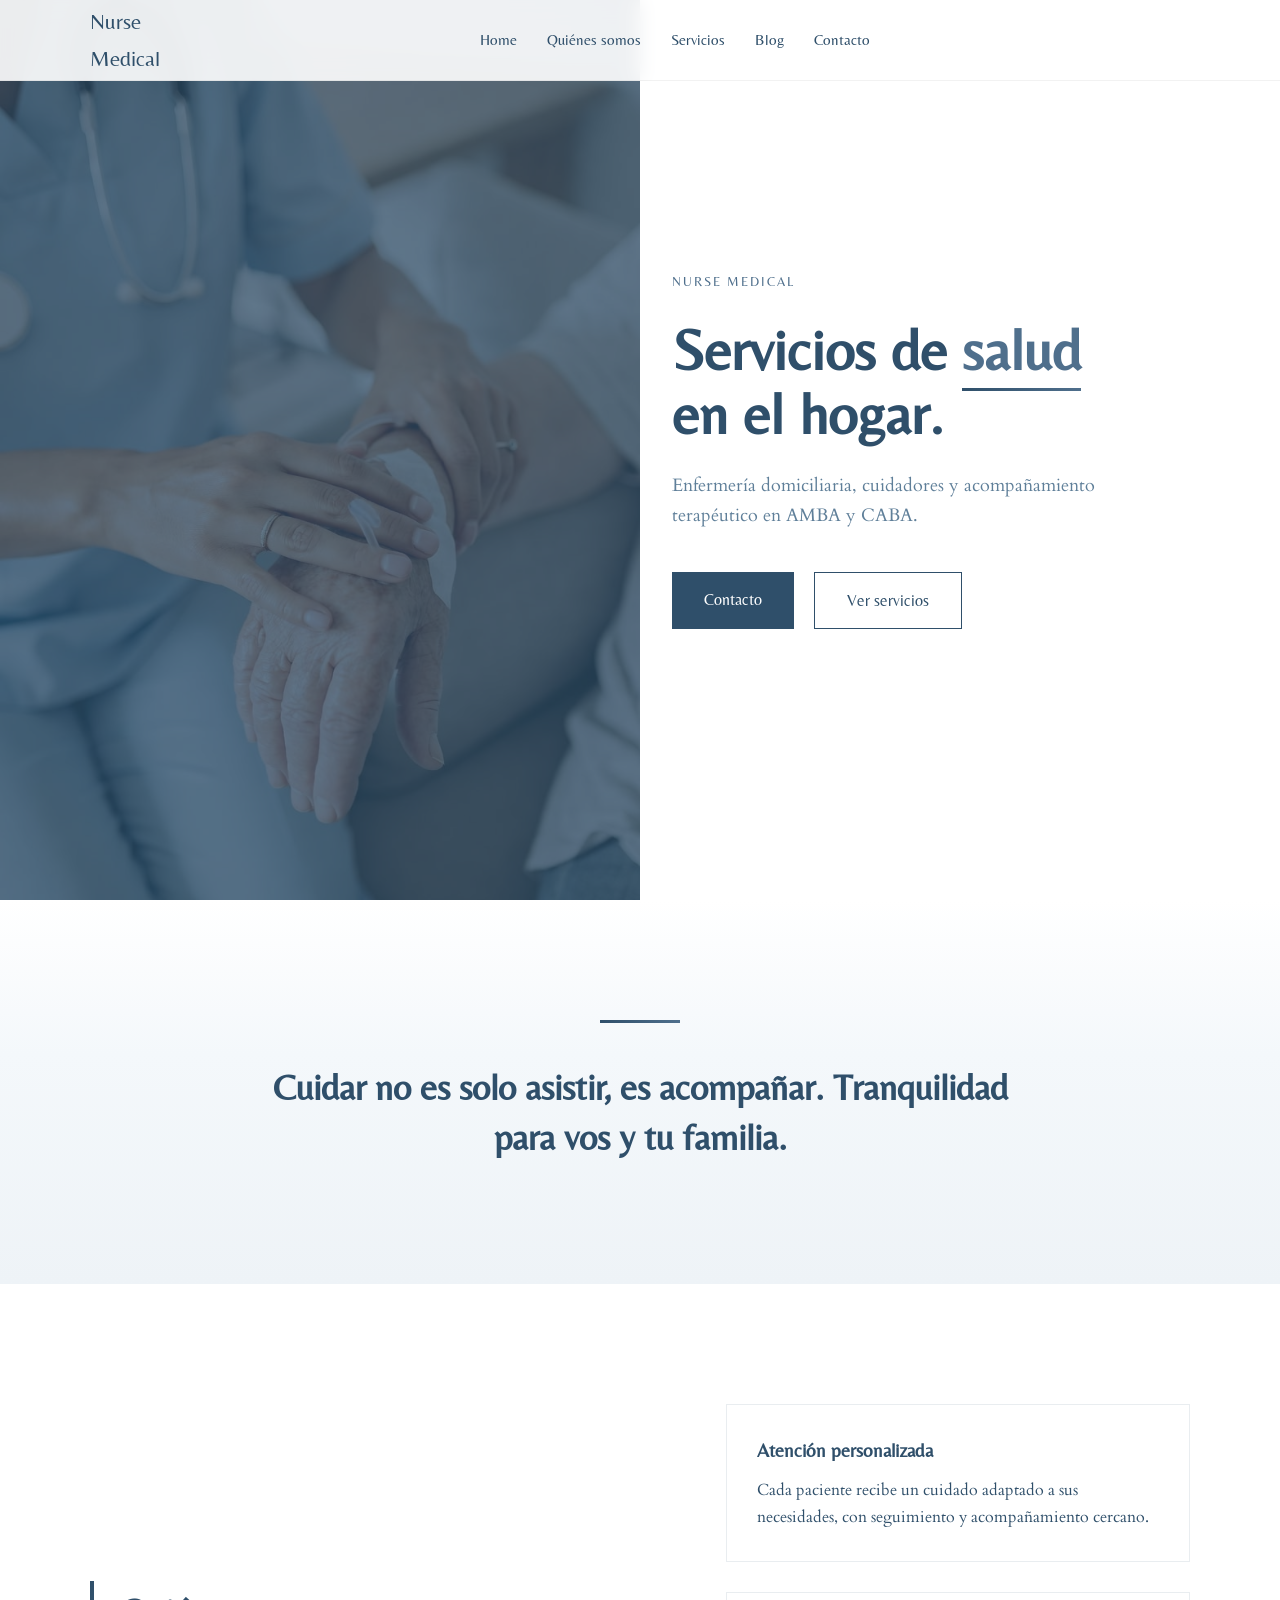
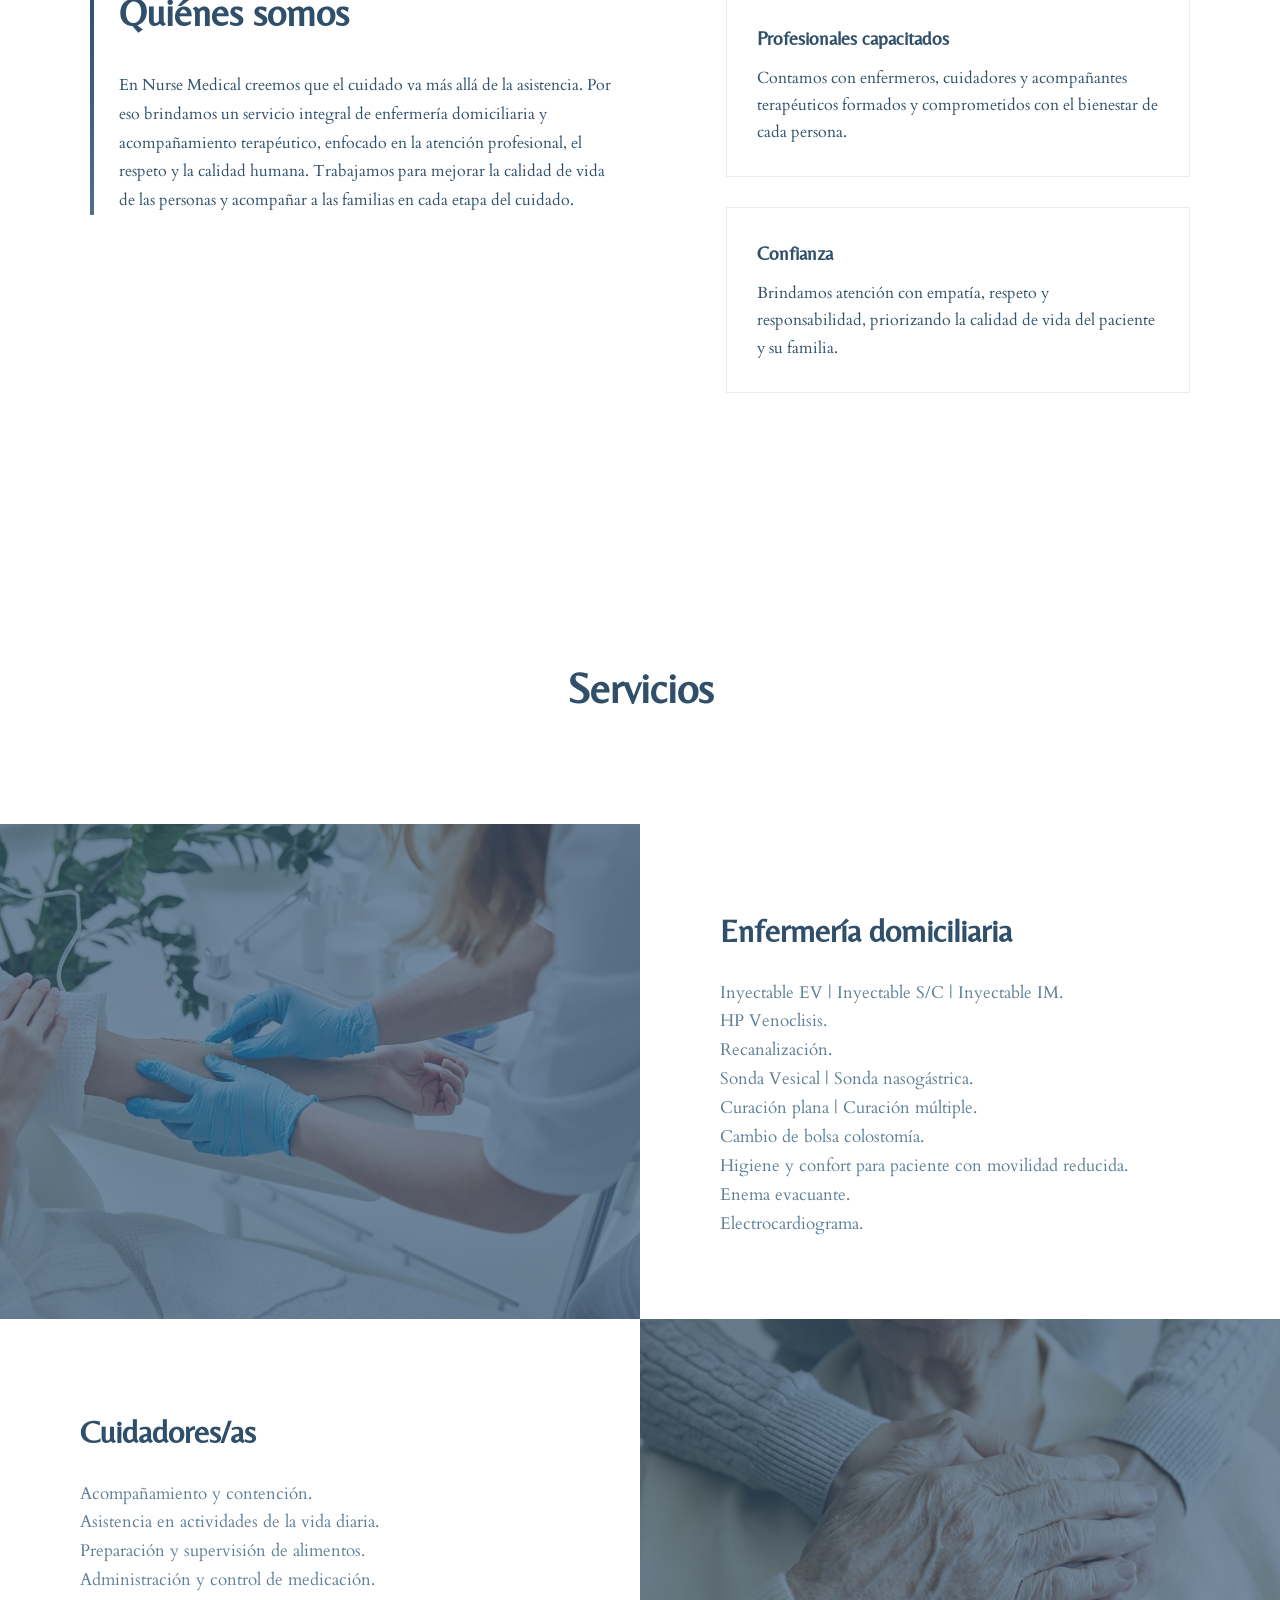
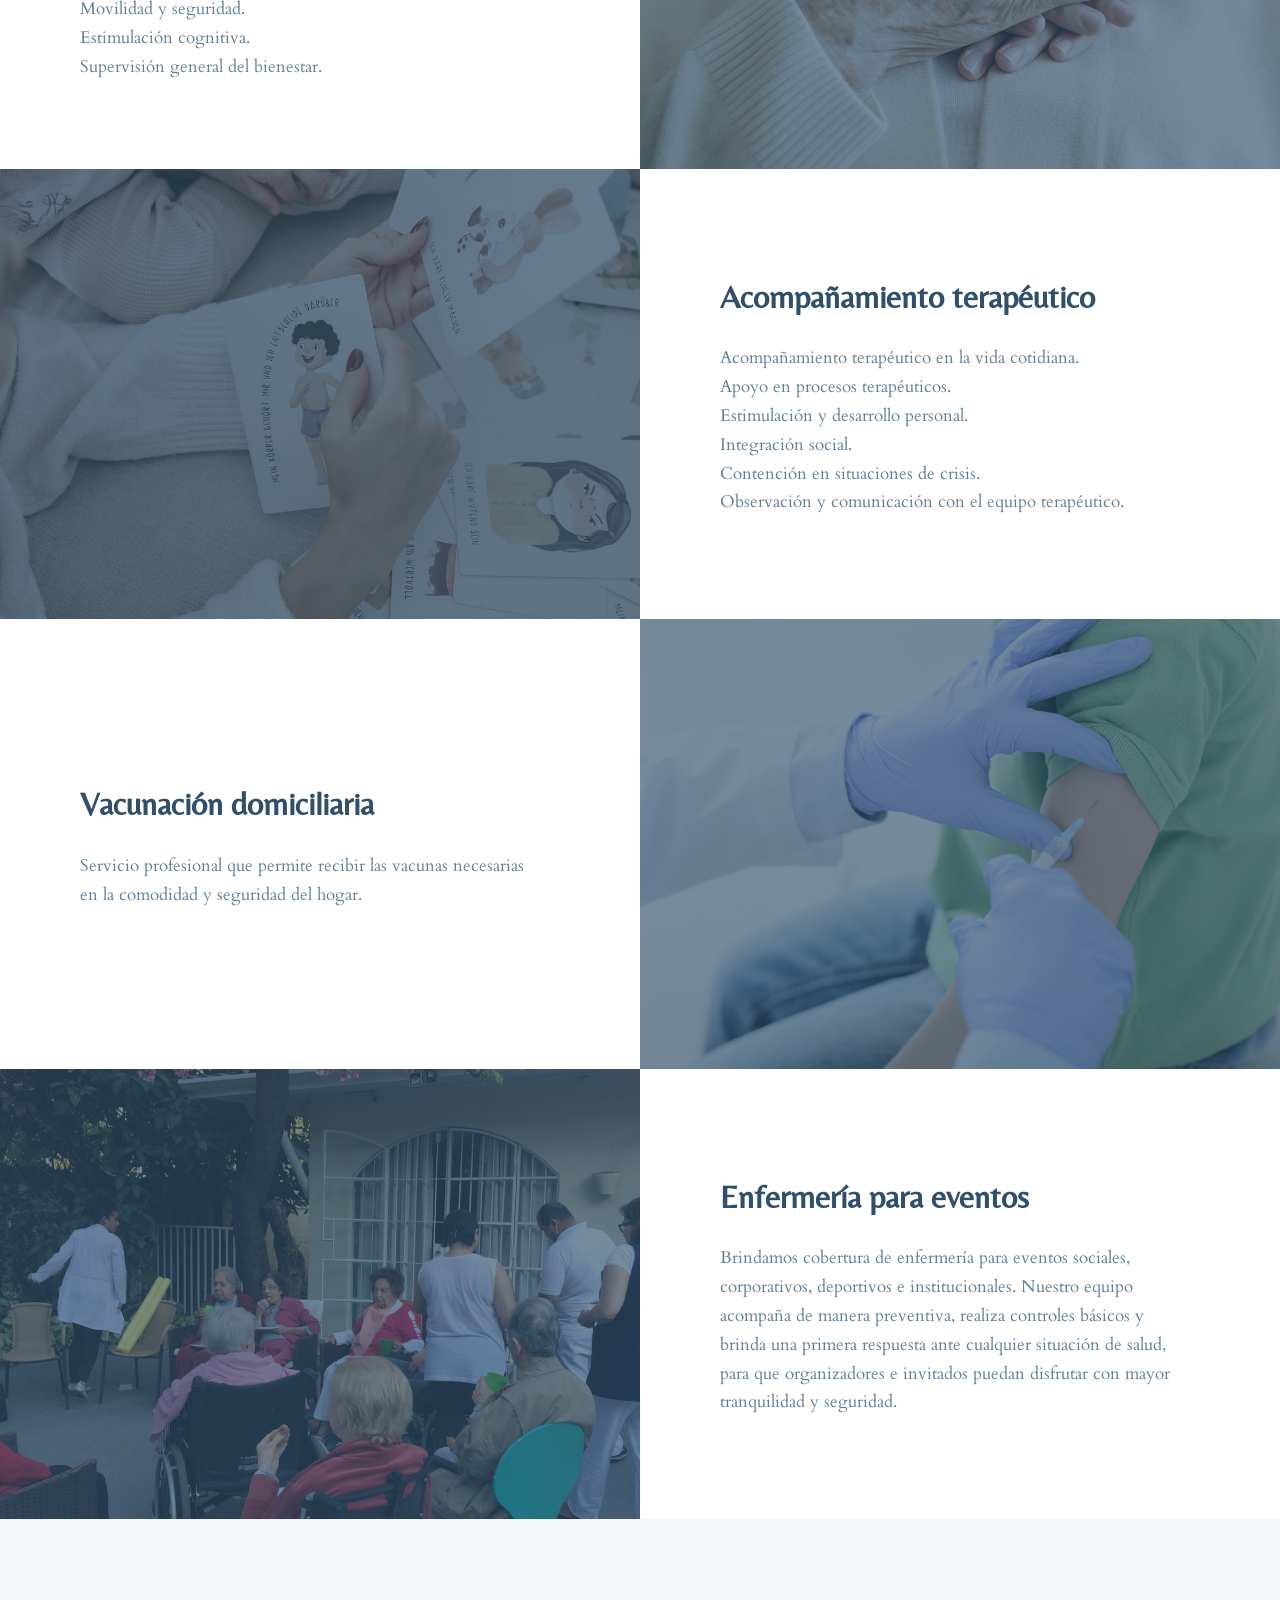
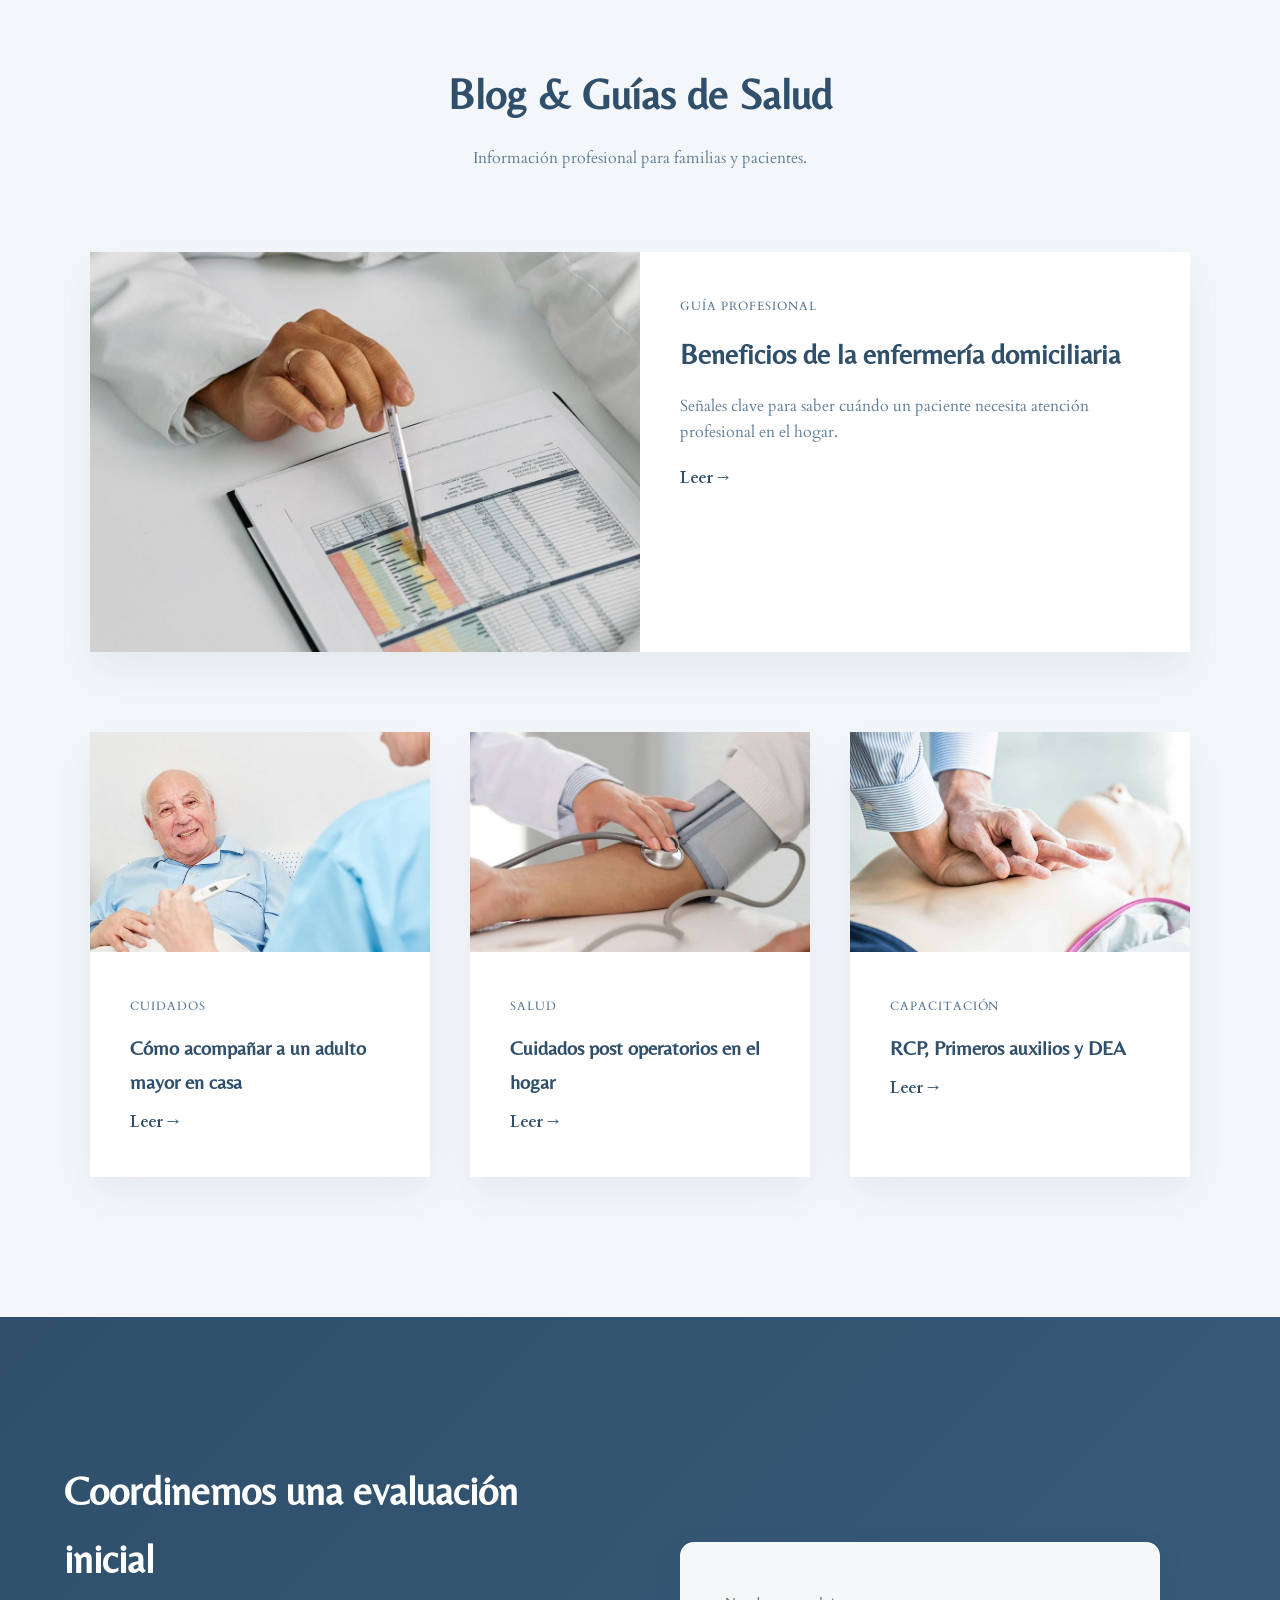
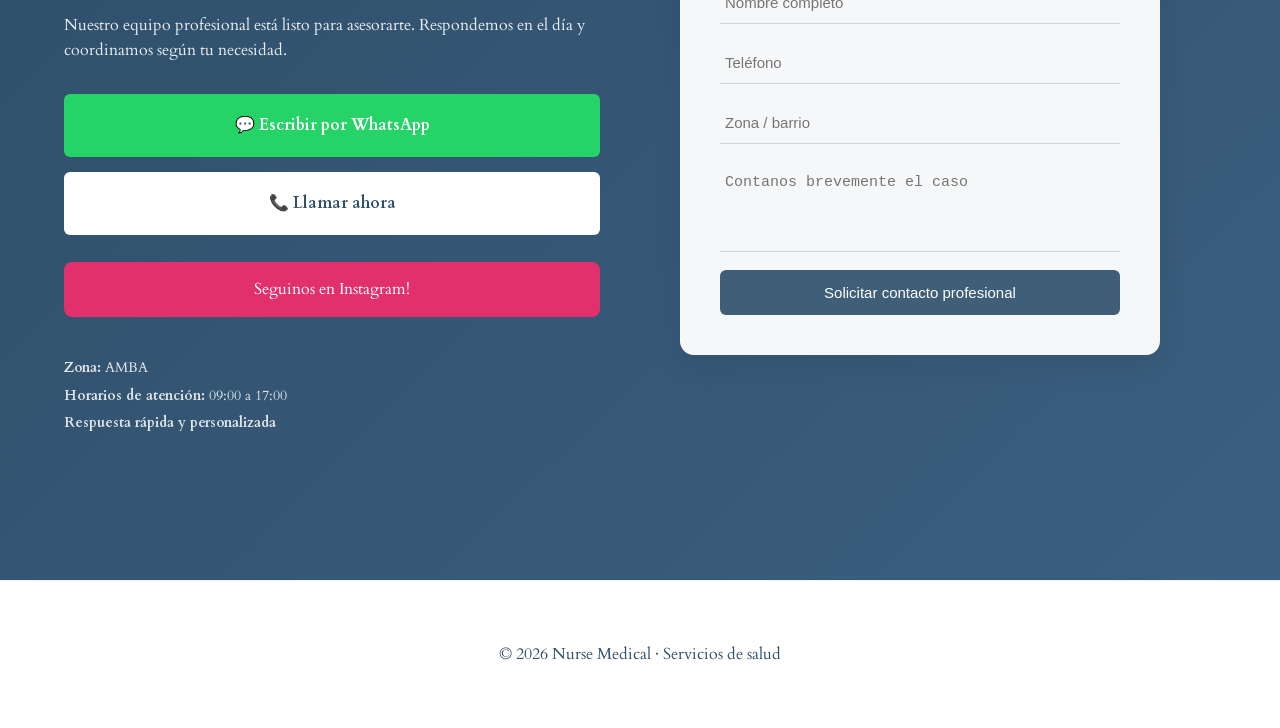
==== index.html @ 3f2ddae2 "Update index.html" ====
<!DOCTYPE html>
<html lang="es">
<head>
<meta charset="UTF-8">
<meta name="viewport" content="width=device-width, initial-scale=1.0">
<meta name="google-site-verification" content="Y1ZAup5Lsj8DASsu0502vUaGovDN84cSkHW8jEu_qCY" />
<title> Enfermería domiciliaria en AMBA y Zona Sur | Nurse Medical </title>

<meta name="description" content="Enfermería domiciliaria, cuidadores y acompañamiento terapéutico en Berazategui, Zona Sur y AMBA. Atención personalizada.">

<link rel="canonical" href="https://nursemedical.github.io/nursemedical-/">

<meta name="robots" content="index, follow">
<link rel="icon" type="image/png" href="icon.png">
<link href="https://fonts.googleapis.com/css2?family=Belleza&family=Cardo:wght@400;700&display=swap" rel="stylesheet">
<link rel="stylesheet" href="style.css">
  <!-- Meta Pixel Code -->
<script>
!function(f,b,e,v,n,t,s)
{if(f.fbq)return;n=f.fbq=function(){n.callMethod?
n.callMethod.apply(n,arguments):n.queue.push(arguments)};
if(!f._fbq)f._fbq=n;n.push=n;n.loaded=!0;n.version='2.0';
n.queue=[];t=b.createElement(e);t.async=!0;
t.src=v;s=b.getElementsByTagName(e)[0];
s.parentNode.insertBefore(t,s)}(window, document,'script',
'https://connect.facebook.net/en_US/fbevents.js');
fbq('init', '2656053288185242');
fbq('track', 'PageView');
</script>
<noscript><img height="1" width="1" style="display:none"
src="https://www.facebook.com/tr?id=2656053288185242&ev=PageView&noscript=1"
/></noscript>
<!-- End Meta Pixel Code -->
  <!-- republicar sitio -->
</head>

<body>

<header class="header">
  <div class="container nav-container">
    <div class="logo">
      <span>Nurse</span>
      <span>Medical</span>
    </div>
    <div class="menu-toggle" id="menu-toggle">
☰
</div>

    <nav class="nav" id="nav">
      <a href="#home">Home</a>
      <a href="#about">Quiénes somos</a>
      <a href="#services">Servicios</a>
      <a href="#blog">Blog</a>
      <a href="#contact">Contacto</a>
    </nav>

    <div class="menu-btn" id="menuBtn">
      <span></span><span></span><span></span>
    </div>
  </div>
</header>

<!-- HERO -->
<section class="hero" id="home">

  <div class="hero-image">
    <div class="hero-overlay"></div>
  </div>

  <div class="hero-content container">
    <span class="hero-label fade-up">
      Nurse Medical
    </span>

    <h1 class="hero-title fade-up delay">
      Servicios de <span>salud</span>
      <br>
      en el hogar.
    </h1>

    <p class="fade-up delay-2">
      Enfermería domiciliaria, cuidadores y acompañamiento terapéutico en AMBA y CABA.
    </p>

    <div class="hero-buttons fade-up delay-3">
      <a href="#contact" class="btn-primary">
        Contacto
      </a>
      <a href="#services" class="btn-secondary">
        Ver servicios
      </a>
    </div>
  </div>

</section>

<!-- transicion -->
<section class="transition-section">
  <div class="container transition-content">
    <div class="transition-line"></div>
    <h2 class="transition-text fade-up">
      Cuidar no es solo asistir, es acompañar. 
      Tranquilidad para vos y tu familia.
    </h2>
  </div>
</section>


<!-- ABOUT -->
<section class="section about-section" id="about">
  <div class="container about-grid">

    <div class="about-left fade-left">
      <div class="about-line"></div>
      <div>
        <h2 class="about-title">Quiénes somos</h2>
        <p class="about-text">
          En Nurse Medical creemos que el cuidado va más allá de la asistencia. 
          Por eso brindamos un servicio integral de enfermería domiciliaria y acompañamiento terapéutico, 
          enfocado en la atención profesional, el respeto y la calidad humana.
          Trabajamos para mejorar la calidad de vida de las personas y acompañar a las familias en cada etapa del cuidado.

        </p>
      </div>
    </div>

    <div class="about-right">
      <div class="about-card fade-up">
        <h3>Atención personalizada</h3>
        <p>Cada paciente recibe un cuidado adaptado a sus necesidades, con seguimiento y acompañamiento cercano.</p>
      </div>

      <div class="about-card fade-up delay">
        <h3>Profesionales capacitados</h3>
        <p>Contamos con enfermeros, cuidadores y acompañantes terapéuticos formados y comprometidos con el bienestar de cada persona.</p>
      </div>

      <div class="about-card fade-up delay-2">
        <h3>Confianza</h3>
        <p>Brindamos atención con empatía, respeto y responsabilidad, priorizando la calidad de vida del paciente y su familia.</p>
      </div>
    </div>

  </div>
</section>

<!-- SERVICES INTERACTIVE -->
<section class="services-section" id="services">

  <div class="container">
    <h2 class="services-title">Servicios</h2>
  </div>

  <!-- Servicio 1 -->
  <div class="service-block fade-up">
    <div class="service-image"
      style="background-image: url('images/img4.jpg');">
      <div class="service-overlay"></div>
    </div>
    <div class="service-text">
      <h3>Enfermería domiciliaria</h3>
      <p>Inyectable EV | Inyectable S/C | Inyectable IM.</p>
      <p>HP Venoclisis.</p>
      <p>Recanalización.</p>
      <p>Sonda Vesical | Sonda nasogástrica.</p>
      <p>Curación plana | Curación múltiple.</p>
      <p>Cambio de bolsa colostomía.</p>
      <p>Higiene y confort para paciente con movilidad reducida.</p>
      <p>Enema evacuante.</p>
      <p>Electrocardiograma.</p>
    </div>
  </div>

  <!-- Servicio 2 -->
  <div class="service-block reverse fade-up">
    <div class="service-image"
      style="background-image: url('images/img13.jpg');">
      <div class="service-overlay"></div>
    </div>
    <div class="service-text">
      <h3>Cuidadores/as</h3>
      <p>Acompañamiento y contención.</p>
      <p>Asistencia en actividades de la vida diaria.</p>
      <p>Preparación y supervisión de alimentos.</p>
      <p>Administración y control de medicación.</p>
      <p>Movilidad y seguridad.</p>
      <p>Estimulación cognitiva.</p>
      <p>Supervisión general del bienestar.</p>
    </div>
  </div>

  <!-- Servicio 3 -->
  <div class="service-block fade-up">
    <div class="service-image"
      style="background-image: url('images/img6.jpg');">
      <div class="service-overlay"></div>
    </div>
    <div class="service-text">
      <h3>Acompañamiento terapéutico</h3>
      <p>Acompañamiento terapéutico en la vida cotidiana.</p>
      <p>Apoyo en procesos terapéuticos.</p>
      <p>Estimulación y desarrollo personal.</p>
      <p>Integración social.</p>
      <p>Contención en situaciones de crisis.</p>
      <p>Observación y comunicación con el equipo terapéutico.</p>
    </div>
  </div>

  <!-- Servicio 4 -->
  <div class="service-block reverse fade-up">
    <div class="service-image"
      style="background-image: url('images/vacuna.jpg');">
      <div class="service-overlay"></div>
    </div>
    <div class="service-text">
      <h3>Vacunación domiciliaria</h3>
      <p>Servicio profesional que permite recibir las vacunas necesarias en la comodidad y seguridad del hogar.</p>
    </div>
  </div>

  <!-- Servicio 5 -->
   <div class="service-block fade-up">
    <div class="service-image"
      style="background-image: url('images/enfermeriaeventos.jpg');">
      <div class="service-overlay"></div>
    </div>
    <div class="service-text">
      <h3> Enfermería para eventos</h3>
      <p>Brindamos cobertura de enfermería para eventos sociales, corporativos, deportivos e institucionales. Nuestro equipo acompaña de manera preventiva, realiza controles básicos y brinda una primera respuesta ante cualquier situación de salud, para que organizadores e invitados puedan disfrutar con mayor tranquilidad y seguridad.</p>
    </div>
  </div>
  
</section>

<!-- BLOG -->
<section class="blog-section" id="blog">

  <div class="container">

    <h2 class="blog-title">Blog & Guías de Salud</h2>
    <p class="blog-subtitle">
      Información profesional para familias y pacientes.
    </p>

    <!-- DESTACADO -->
    <article class="blog-feature fade-up">

      <div class="blog-image"
        style="background-image: url('images/img3.jpg');">
      </div>

      <div class="blog-content">
        <span class="blog-category">Guía profesional</span>
        <h3>Beneficios de la enfermería domiciliaria</h3>
        <p>
          Señales clave para saber cuándo un paciente necesita atención profesional en el hogar.
        </p>
       <a href="blog/articulo1.html" class="blog-link">Leer → </a>
      </div>

    </article>

    <!-- GRID INFERIOR -->
    <div class="blog-cards">

      <article class="blog-card fade-up">
        <div class="blog-image"
          style="background-image: url('images/img7.jpg');">
        </div>
        <div class="blog-content">
          <span class="blog-category">Cuidados</span>
          <h4>Cómo acompañar a un adulto mayor en casa</h4>
          <a href="blog/articulo2.html" class="blog-link"> Leer → </a>
        </div>
      </article>

      <article class="blog-card fade-up">
        <div class="blog-image"
          style="background-image: url('images/img9.jpg');">
        </div>
        <div class="blog-content">
          <span class="blog-category">Salud</span>
          <h4>Cuidados post operatorios en el hogar</h4>
          <a href="blog/articulo3.html" class="blog-link">Leer →</a>
        </div>
      </article>

      <article class="blog-card fade-up">
        <div class="blog-image"
          style="background-image: url('images/rcp.jpg');">
        </div>
        <div class="blog-content">
          <span class="blog-category">Capacitación</span>
          <h4>RCP, Primeros auxilios y DEA</h4>
          <a href="blog/articulo4.html" class="blog-link">Leer →</a>
        </div>
      </article>

    </div>

  </div>

</section>

<!-- CONTACT -->
<section class="contact-section" id="contact">

  <div class="contact-container">

    <!-- LADO IZQUIERDO -->
    <div class="contact-info fade-up">

      <h2>Coordinemos una evaluación inicial</h2>
      <p>
        Nuestro equipo profesional está listo para asesorarte.
        Respondemos en el día y coordinamos según tu necesidad.
      </p>

      <div class="contact-options">

        <a href="https://wa.me/5491135798229" target="_blank" class="contact-btn whatsapp">
          💬 Escribir por WhatsApp
        </a>

        <a href="tel:+5491135798229" class="contact-btn phone">
          📞 Llamar ahora
        </a>

        <a href="https://instagram.com/nursemedical.ar" target="_blank" class="btn instagram">
Seguinos en Instagram!
</a>
    </a>

      </div>

      <div class="contact-details">
        <p><strong>Zona:</strong> AMBA</p>
        <p><strong>Horarios de atención:</strong> 09:00 a 17:00</p>
        <p><strong>Respuesta rápida y personalizada</strong></p>
      </div>

    </div>

    <!-- LADO DERECHO -->
    <div class="contact-form">

<form id="contact-form" action="https://formsubmit.co/nursemedical.salud@gmail.com" method="POST">

<input type="text" name="nombre" placeholder="Nombre completo" required>
<input type="tel" name="telefono" placeholder="Teléfono" required>
<input type="text" name="zona" placeholder="Zona / barrio">
<textarea name="mensaje" placeholder="Contanos brevemente el caso"></textarea>

<button type="submit">Solicitar contacto profesional</button>

<input type="hidden" name="_subject" value="Nuevo contacto Nurse Medical">
<input type="hidden" name="_captcha" value="false">
<input type="hidden" name="_template" value="table">

</form>

<div id="mensaje-exito" class="mensaje-exito">
  <h3>¡Muchas gracias!</h3>
  <p>Recibimos tu mensaje. En breve estaremos contactándote para asesorarte.</p>
</div>

</div>

</section>

<footer class="footer">
  <div class="container footer-content">
    <p>© 2026 Nurse Medical · Servicios de salud </p>
  </div>
</footer>

<script src="script.js"></script>

<script>

const form = document.getElementById("contact-form");
const mensaje = document.getElementById("mensaje-exito");

form.addEventListener("submit", function(e){

e.preventDefault(); // evita que redirija a FormSubmit

fetch(form.action,{
method:"POST",
body:new FormData(form)
})
.then(() => {

form.style.display="none"; // oculta el formulario
mensaje.style.display="block"; // muestra mensaje

});

});

</script>

</body>
</html>
---- style.css ----
:root {
  --primary: #2f4f6a;
  --accent: #4f6f8c;
  --light: #f2f6fa;
  --white: #ffffff;
}

* {
  margin: 0;
  padding: 0;
  box-sizing: border-box;
}

html, body {
  overflow-x: hidden;
}

img{
width:100%;
height:auto;
display:block;
}

body {
  font-family: 'Cardo', serif;
  color: var(--primary);
  background: var(--white);
  line-height: 1.7;
}

.container {
  width: 90%;
  max-width: 1100px;
  margin: auto;
}

.section {
  padding: 120px 0;
}

.section-title {
  font-family: 'Belleza';
  font-size: clamp(26px, 3vw, 32px);
  margin-bottom: 30px;
}

.section-text {
  max-width: 650px;
  margin: auto;
  text-align: center;
}

.white {
  color: #fff;
}

/* HEADER */
.header {
  position: fixed;
  width: 100%;
  background: rgba(255,255,255,0.9);
  backdrop-filter: blur(10px);
  border-bottom: 1px solid rgba(0,0,0,0.05);
  z-index: 100;
}

.nav-container {
  display: flex;
  justify-content: space-between;
  align-items: center;
  height: 80px;
}

.logo {
  font-family: 'Belleza';
  font-size: 22px;
  display: flex;
  flex-direction: column;
}

.nav {
  display: flex;
  gap: 30px;
}

.nav a {
  text-decoration: none;
  font-family: 'Belleza';
  font-size: 15px;
  color: var(--primary);
  position: relative;
}

.nav a::after {
  content: "";
  position: absolute;
  left: 0;
  bottom: -5px;
  width: 0;
  height: 1px;
  background: var(--primary);
  transition: 0.3s;
}

.nav a:hover::after {
  width: 100%;
}

.menu-toggle{
  display:none;
  font-size:28px;
  cursor:pointer;
}

/* MOBILE NAV */

@media (max-width:900px){

.nav{
  position:absolute;
  top:80px;
  right:0;
  background:white;
  width:100%;
  flex-direction:column;
  align-items:center;
  gap:20px;
  padding:30px 0;
  display:none;
  box-shadow:0 10px 30px rgba(0,0,0,0.05);
}

.nav.active{
  display:flex;
}

.menu-toggle{
  display:block;
}

}

/* HERO */
/* ===== HERO NUEVO PROFESIONAL ===== */

/* ===== HERO ORIGINAL SALUD ===== */

.hero {
  display: grid;
  grid-template-columns: 1fr 1fr;
  min-height: 100vh;
  position: relative;
  overflow: hidden;
}

/* Imagen médica */
.hero-image {
  position: relative;
  background: url('images/img5.jpg') center/cover no-repeat;
}

/* Overlay azul */
.hero-overlay {
  position: absolute;
  inset: 0;
  background: rgba(47,79,106,0.75);
}

/* Cruz médica animada */
.medical-cross {
  position: absolute;
  width: 80px;
  height: 80px;
  top: 40%;
  left: 40%;
  border: 4px solid rgba(255,255,255,0.3);
  animation: rotateCross 20s linear infinite;
}


.medical-cross::before {
  width: 4px;
  height: 100%;
  left: 50%;
  transform: translateX(-50%);
}

.medical-cross::after {
  height: 4px;
  width: 100%;
  top: 50%;
  transform: translateY(-50%);
}

@keyframes rotateCross {
  from { transform: rotate(0deg); }
  to { transform: rotate(360deg); }
}

/* Contenido */
.hero-content {
  display: flex;
  flex-direction: column;
  justify-content: center;
  padding: 120px 0;
}

.hero-label {
  font-family: 'Belleza';
  letter-spacing: 2px;
  font-size: 13px;
  text-transform: uppercase;
  color: #4f6f8c;
  margin-bottom: 25px;
}

.hero-title {
  font-family: 'Belleza';
  font-size: clamp(36px, 5vw, 58px);
  line-height: 1.1;
  margin-bottom: 25px;
  color: #2f4f6a;
}

.hero-title span {
  color: #4f6f8c;
  position: relative;
}

.hero-title span::after {
  content: "";
  position: absolute;
  left: 0;
  bottom: -8px;
  width: 100%;
  height: 3px;
  background: linear-gradient(to right, #2f4f6a, #4f6f8c);
}

.hero p {
  font-size: 18px;
  max-width: 500px;
  margin-bottom: 40px;
  color: #5f7f99;
}

.hero-buttons {
  display: flex;
  gap: 20px;
  flex-wrap: wrap;
}

.btn-primary {
  background: #2f4f6a;
  color: #fff;
  padding: 14px 32px;
  text-decoration: none;
  font-family: 'Belleza';
  transition: 0.3s ease;
}

.btn-primary:hover {
  background: #4f6f8c;
}

.btn-secondary {
  border: 1px solid #2f4f6a;
  color: #2f4f6a;
  padding: 14px 32px;
  text-decoration: none;
  font-family: 'Belleza';
  transition: 0.3s ease;
}

.btn-secondary:hover {
  background: #2f4f6a;
  color: #fff;
}

/* Responsive */
@media (max-width: 900px) {

  .hero {
    grid-template-columns: 1fr;
  }

  .hero-image {
    height: 300px;
  }

  .medical-cross {
    display: none;
  }

  .hero-content {
    padding: 60px 0;
  }

}

@media (max-width: 900px) {

  .hero {
    grid-template-columns: 1fr;
  }

  .hero-image {
    height: 320px;
  }

  .hero-content {
    padding: 60px 0;
    text-align: center;
    align-items: center;
  }

  .hero p {
    max-width: 100%;
  }

}

/* ===== TRANSICIÓN HERO → ABOUT ===== */

.transition-section {
  background: linear-gradient(
    180deg,
    #ffffff 0%,
    #f4f8fb 40%,
    #eef3f7 100%
  );
  padding: 120px 0;
  text-align: center;
  position: relative;
  overflow: hidden;
}

.transition-content {
  max-width: 800px;
  margin: auto;
  position: relative;
}

.transition-line {
  width: 80px;
  height: 3px;
  background: linear-gradient(to right, #2f4f6a, #4f6f8c);
  margin: 0 auto 40px;
  transform: scaleX(0);
  transform-origin: center;
  transition: 1s ease;
}

.transition-line.visible {
  transform: scaleX(1);
}

.transition-text {
  font-family: 'Belleza';
  font-size: clamp(24px, 4vw, 36px);
  color: #2f4f6a;
  line-height: 1.4;
}

/* ===== ABOUT PREMIUM ===== */

.about-section {
  background: #fff;
}

.about-grid {
  display: grid;
  grid-template-columns: 1.2fr 1fr;
  gap: 80px;
  align-items: center;
}

.about-left {
  display: flex;
  gap: 25px;
}

.about-line {
  width: 4px;
  background: linear-gradient(to bottom, #2f4f6a, #4f6f8c);
}

.about-title {
  font-family: 'Belleza';
  font-size: clamp(28px,4vw,38px);
  margin-bottom: 25px;
}

.about-text {
  max-width: 500px;
  line-height: 1.8;
}

.about-right {
  display: flex;
  flex-direction: column;
  gap: 30px;
}

.about-card {
  padding: 30px;
  border: 1px solid rgba(47,79,106,0.1);
  transition: 0.3s ease;
  background: #fff;
}

.about-card h3 {
  font-family: 'Belleza';
  margin-bottom: 10px;
}

.about-card:hover {
  transform: translateX(10px);
  border-color: #2f4f6a;
}

/* Animaciones */
.fade-left {
  opacity: 0;
  transform: translateX(-40px);
  transition: 0.8s ease;
}

.fade-left.visible {
  opacity: 1;
  transform: translateX(0);
}

/* Responsive */
@media (max-width: 900px) {
  .about-grid {
    grid-template-columns: 1fr;
    gap: 60px;
  }

  .about-left {
    flex-direction: column;
  }

  .about-line {
    height: 4px;
    width: 60px;
  }

  .about-card:hover {
    transform: none;
  }
}

/* SERVICES */
/* ===== SERVICIOS HUMANOS Y LLAMATIVOS ===== */
/* ===== SERVICIOS VISUALES PREMIUM ===== */

.services-section {
  padding: 140px 0 0 0;
  background: #ffffff;
}

.services-title {
  font-family: 'Belleza';
  font-size: clamp(28px,4vw,42px);
  margin-bottom: 100px;
  text-align: center;
  color: #2f4f6a;
}

.service-block {
  display: grid;
  grid-template-columns: 1fr 1fr;
  min-height: 450px;
  align-items: center;
}

.service-block.reverse {
  direction: rtl;
}

.service-block.reverse .service-text {
  direction: ltr;
}

/* Imagen */
.service-image {
  position: relative;
  height: 100%;
  background-size: cover;
  background-position: center;
}

.service-overlay {
  position: absolute;
  inset: 0;
  background: rgba(47,79,106,0.65);
  transition: 0.4s ease;
}

.service-block:hover .service-overlay {
  background: rgba(47,79,106,0.5);
}

/* Texto */
.service-text {
  padding: 80px;
}

.service-text h3 {
  font-family: 'Belleza';
  font-size: 32px;
  margin-bottom: 20px;
  color: #2f4f6a;
}

.service-text p {
  max-width: 450px;
  color: #5f7f99;
  font-size: 17px;
  line-height: 1.7;
}

/* Animación */
.fade-up {
  opacity: 0;
  transform: translateY(40px);
  transition: 0.8s ease;
}

.fade-up.visible {
  opacity: 1;
  transform: translateY(0);
}

/* Responsive */
@media (max-width: 900px) {

  .service-block {
    grid-template-columns: 1fr;
  }

  .service-text {
  padding: 40px 25px;
}
.service-text h3 {
  font-size: clamp(24px,3vw,32px);
}
  .service-image {
    height: 300px;
  }

}

/* ===== BLOG PREMIUM ===== */

/* ========================= */
/* BLOG SECTION */
/* ========================= */

/* ========================= */
/* BLOG PROLIJO Y MODERNO */
/* ========================= */

.blog-section {
  padding: 140px 0;
  background: #f4f7fa;
}

.blog-title {
  font-family: 'Belleza';
  font-size: clamp(28px,4vw,42px);
  text-align: center;
  color: #2f4f6a;
  margin-bottom: 15px;
}

.blog-subtitle {
  text-align: center;
  color: #5f7f99;
  margin-bottom: 80px;
}

/* DESTACADO */

.blog-feature {
  display: grid;
  grid-template-columns: 1fr 1fr;
  background: #ffffff;
  box-shadow: 0 20px 40px rgba(47,79,106,0.08);
  margin-bottom: 80px;
  transition: 0.4s ease;
}

.blog-feature:hover {
  transform: translateY(-8px);
}

.blog-feature .blog-image {
  min-height: 400px;
  background-size: cover;
  background-position: center;
}

.blog-content {
  padding: 40px;
}

.blog-category {
  font-size: 12px;
  text-transform: uppercase;
  letter-spacing: 1px;
  color: #4f6f8c;
  margin-bottom: 15px;
  display: inline-block;
}

.blog-content h3 {
  font-family: 'Belleza';
  font-size: 28px;
  margin-bottom: 15px;
  color: #2f4f6a;
}

.blog-content h4 {
  font-family: 'Belleza';
  font-size: 20px;
  margin-bottom: 10px;
  color: #2f4f6a;
}

.blog-content p {
  color: #5f7f99;
  margin-bottom: 20px;
  line-height: 1.6;
}

.blog-link {
  color: #2f4f6a;
  font-weight: bold;
  text-decoration: none;
  transition: 0.3s ease;
}

.blog-link:hover {
  color: #4f6f8c;
}

/* CARDS INFERIORES */

.blog-cards {
  display: grid;
  grid-template-columns: repeat(3, 1fr);
  gap: 40px;
}

.blog-card {
  background: #ffffff;
  box-shadow: 0 15px 35px rgba(47,79,106,0.08);
  transition: 0.4s ease;
}

.blog-card:hover {
  transform: translateY(-6px);
}

.blog-card .blog-image {
  height: 220px;
  background-size: cover;
  background-position: center;
}

/* ANIMACIÓN */

.fade-up {
  opacity: 0;
  transform: translateY(40px);
  transition: 0.8s ease;
}

.fade-up.visible {
  opacity: 1;
  transform: translateY(0);
}

/* RESPONSIVE */

@media (max-width: 900px) {

  .blog-feature {
    grid-template-columns: 1fr;
  }

  .blog-feature .blog-image {
    height: 300px;
  }

  .blog-cards {
    grid-template-columns: 1fr;
  }

}
/* ========================= */
/* RESPONSIVE */
/* ========================= */

@media (max-width: 900px) {

  .blog-grid {
    grid-template-columns: 1fr;
  }

  .blog-feature {
    grid-row: auto;
    grid-template-columns: 1fr;
  }

}

@media (max-width: 600px) {

  .blog-section {
    padding: 90px 0;
  }

  .blog-content {
    padding: 25px;
  }

  .blog-card .blog-image {
    height: 200px;
  }

}

  
/* CONTACT */
/* ========================= */
/* CONTACTO MODERNO */
/* ========================= */

.contact-section {
  padding: 140px 0;
  background: linear-gradient(135deg, #2f4f6a 0%, #3b5f80 100%);
  color: white;
}

.contact-container {
  width: 90%;
  max-width: 1200px;
  margin: auto;
  display: grid;
  grid-template-columns: 1fr 1fr;
  gap: 80px;
  align-items: center;
}

/* LADO IZQUIERDO */

.contact-info h2 {
  font-family: 'Belleza';
  font-size: 40px;
  margin-bottom: 20px;
}

.contact-info p {
  margin-bottom: 30px;
  opacity: 0.9;
  line-height: 1.6;
}

.contact-options {
  display: flex;
  flex-direction: column;
  gap: 15px;
  margin-bottom: 40px;
}

.contact-btn {
  padding: 18px 20px;
  text-decoration: none;
  font-weight: bold;
  border-radius: 6px;
  transition: 0.3s ease;
  display: inline-block;
  text-align: center;
}

.whatsapp {
  background: #25D366;
  color: white;
}

.whatsapp:hover {
  background: #1ebe5d;
}

.phone {
  background: white;
  color: #2f4f6a;
}

.phone:hover {
  background: #f2f2f2;
}

.contact-details p {
  font-size: 14px;
  opacity: 0.85;
  margin-bottom: 5px;
}

/* FORMULARIO */

.contact-form-box {
  background: white;
  padding: 50px;
  border-radius: 8px;
  box-shadow: 0 20px 40px rgba(0,0,0,0.15);
}

.contact-form {
  display: flex;
  flex-direction: column;
  gap: 30px;
}

.input-group {
  position: relative;
}

.input-group input,
.input-group textarea {
  width: 100%;
  border: none;
  border-bottom: 2px solid #ccc;
  padding: 10px 0;
  outline: none;
  font-size: 16px;
}

.input-group label {
  position: absolute;
  top: 10px;
  left: 0;
  color: #777;
  font-size: 14px;
  transition: 0.3s ease;
}

.input-group input:focus + label,
.input-group input:valid + label,
.input-group textarea:focus + label,
.input-group textarea:valid + label {
  top: -15px;
  font-size: 12px;
  color: #2f4f6a;
}

.submit-btn {
  padding: 18px;
  background: #2f4f6a;
  color: white;
  border: none;
  font-weight: bold;
  cursor: pointer;
  transition: 0.3s ease;
}

.submit-btn:hover {
  background: #3b5f80;
}

/* RESPONSIVE */

@media (max-width: 900px) {

  .contact-container {
    grid-template-columns: 1fr;
  }

  .contact-form-box {
    padding: 30px;
  }

}

/* FOOTER */
.footer {
  padding: 60px 0;
  text-align: center;
  border-top: 1px solid rgba(0,0,0,0.05);
}

/* Animaciones */
.fade-up {
  opacity: 0;
  transform: translateY(20px);
  transition: 0.8s ease;
}

.fade-up.visible {
  opacity: 1;
  transform: translateY(0);
}

.delay { transition-delay: 0.2s; }
.delay-2 { transition-delay: 0.4s; }
.delay-3 { transition-delay: 0.6s; }

/* RESPONSIVE */
@media (max-width: 900px) {
  .services {
    grid-template-columns: 1fr;
  }
  .contact-grid {
    grid-template-columns: 1fr;
  }
}

.contact-btn {
  font-size: 16px;
}

.submit-btn {
  padding: 20px;
  font-size: 16px;
}

@media (max-width: 480px) {

  .section {
    padding: 90px 0;
  }

  .container {
    width: 92%;
  }

  .hero-buttons {
    flex-direction: column;
    gap: 15px;
  }

}

/* ========================= */
/* FORMULARIO CONTACTO */
/* ========================= */

.contact-form{
  background:#f6f7f8;
  padding:40px;
  border-radius:14px;
  width:100%;
  max-width:480px;
  box-shadow:0 10px 30px rgba(0,0,0,0.08);
  animation:fadeUp 0.8s ease;
}

/* FORM */

.contact-form form{
  display:flex;
  flex-direction:column;
  gap:18px;
}

/* INPUTS */

.contact-form input,
.contact-form textarea{
  width:100%;
  border:none;
  border-bottom:1px solid #ccd3d9;
  padding:12px 5px;
  font-size:15px;
  background:transparent;
  outline:none;
  transition:0.3s;
}

/* TEXTAREA */

.contact-form textarea{
  height:90px;
  resize:none;
}

/* FOCUS */

.contact-form input:focus,
.contact-form textarea:focus{
  border-bottom:2px solid #3f5f79;
}

/* BOTON */

.contact-form button{
  width:100%;
  background:#3f5f79;
  color:white;
  padding:14px;
  border-radius:6px;
  border:none;
  font-size:15px;
  cursor:pointer;
  transition:all 0.3s ease;
}

.contact-form button:hover{
  background:#2f4a60;
  transform:translateY(-2px);
  box-shadow:0 8px 18px rgba(0,0,0,0.15);
}

/* MENSAJE EXITO */

.mensaje-exito{
  display:none;
  background:#e8f6f3;
  padding:20px;
  margin-top:20px;
  border-radius:10px;
  text-align:center;
  color:#2f4f6a;
  animation:fadeUp 0.5s ease;
}

/* ========================= */
/* RESPONSIVE */
/* ========================= */

@media (max-width:900px){

.contact-form{
  max-width:100%;
  padding:30px;
}

}

@media (max-width:480px){

.contact-form{
  padding:25px;
}

.contact-form input,
.contact-form textarea{
  font-size:14px;
}

.contact-form button{
  font-size:14px;
  padding:13px;
}

}

.instagram {
  display: block;
  margin-top: 12px;
  background: #E1306C;
  color: white;
  text-align: center;
  padding: 14px;
  border-radius: 8px;
  text-decoration: none;
  font-weight: 500;
  transition: 0.3s;
}

.instagram:hover {
  background: #c92b63;
}
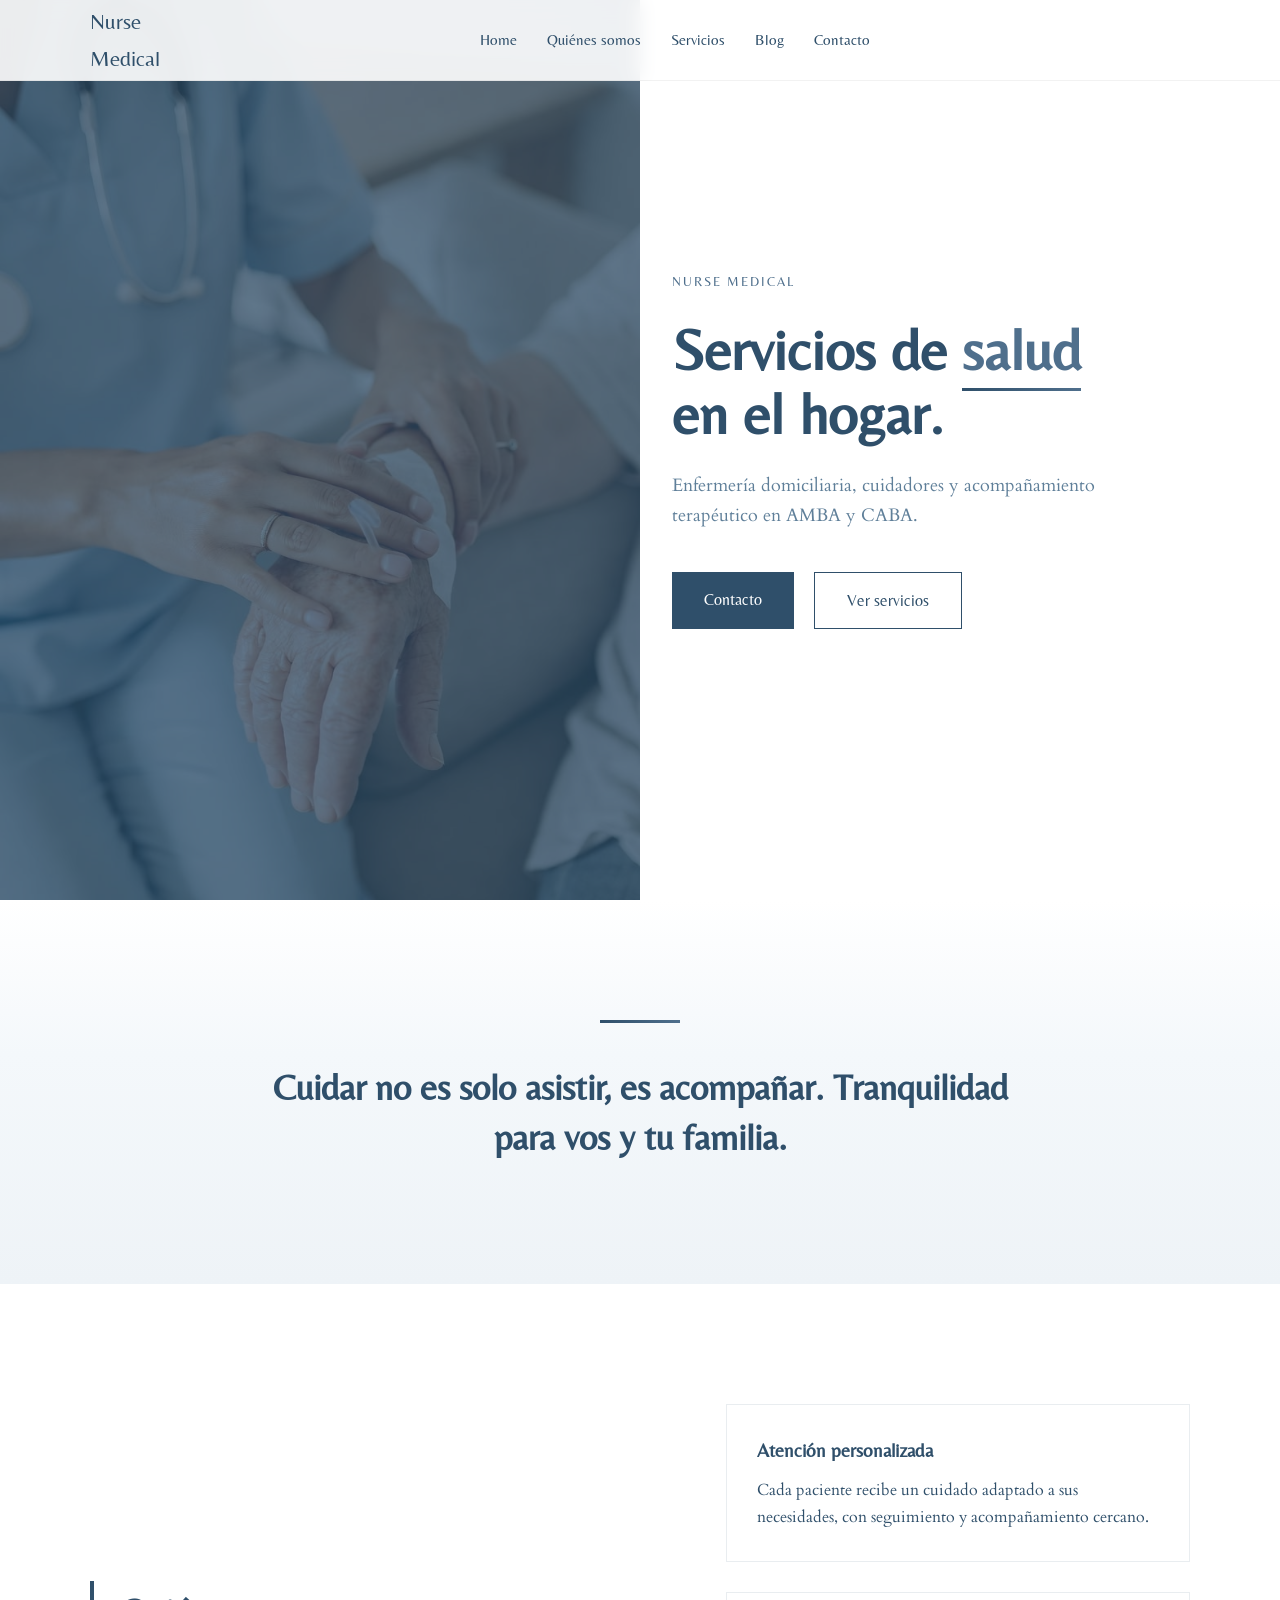
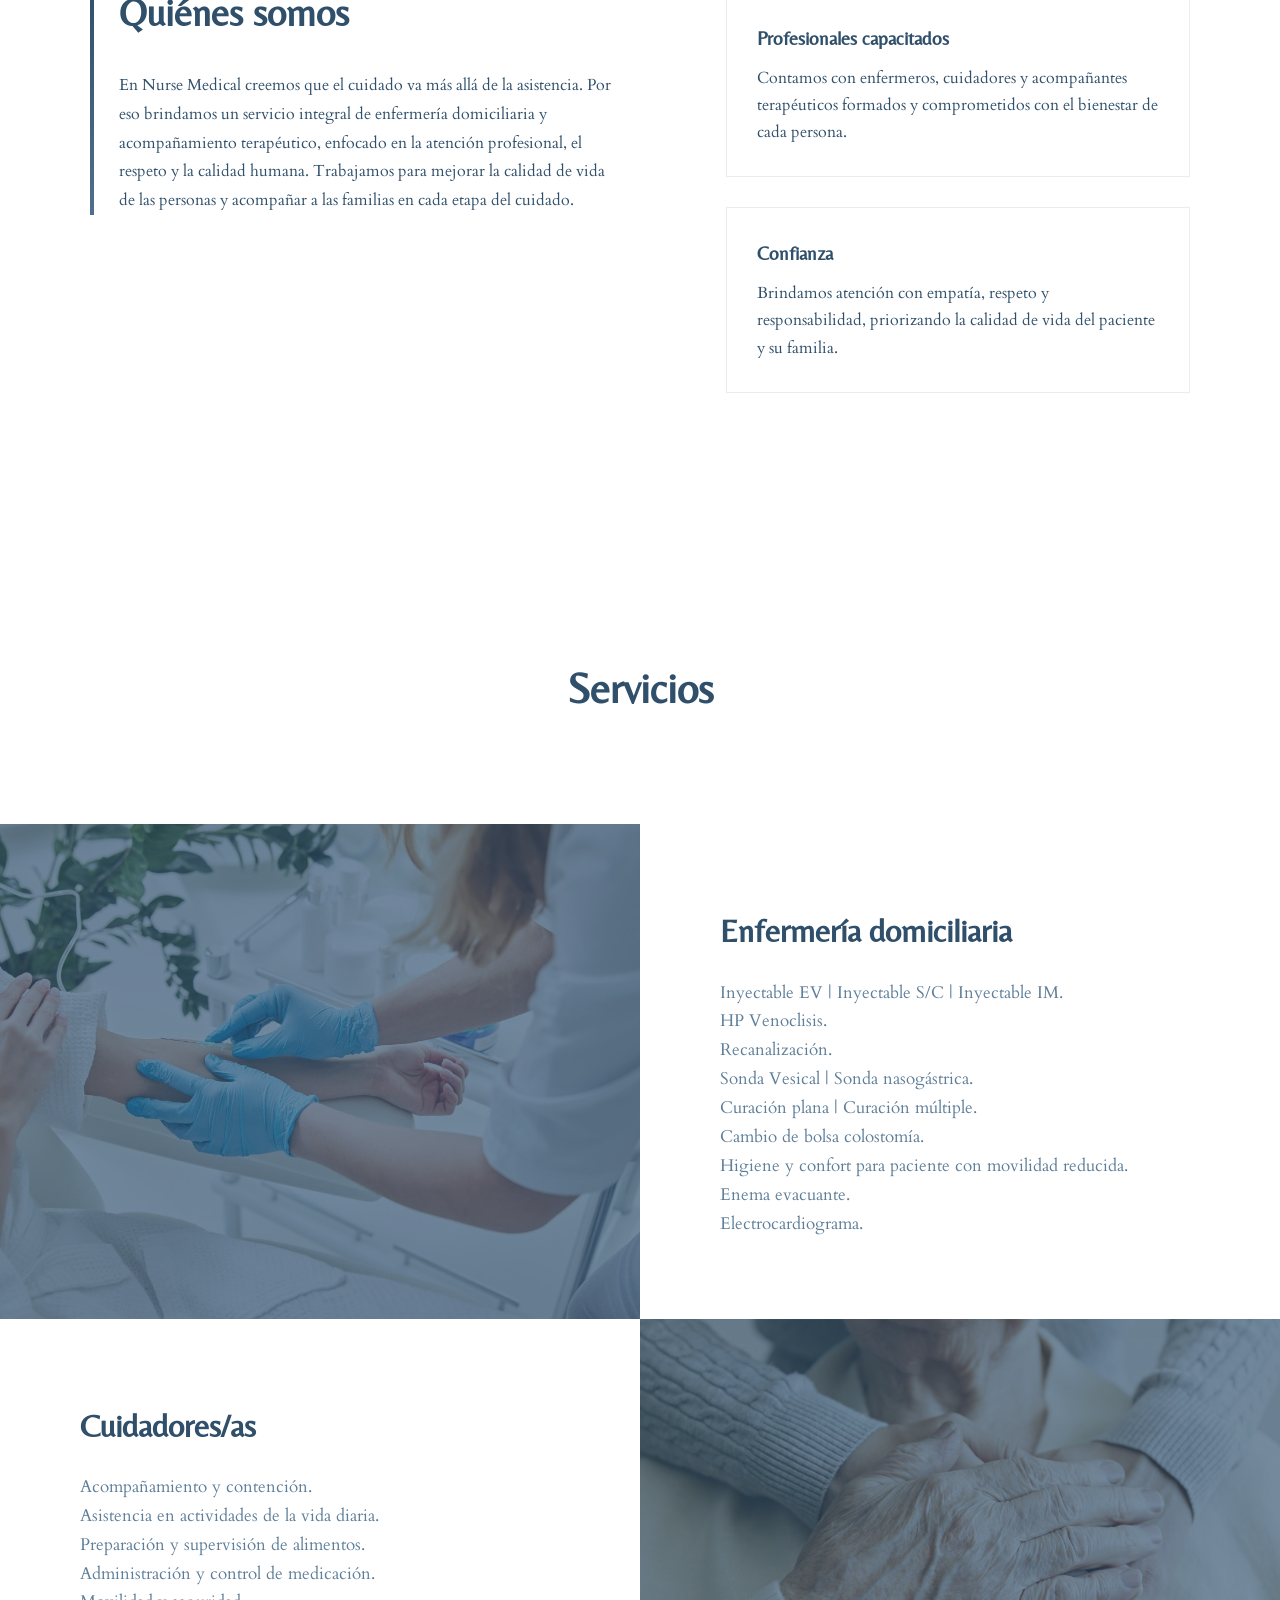
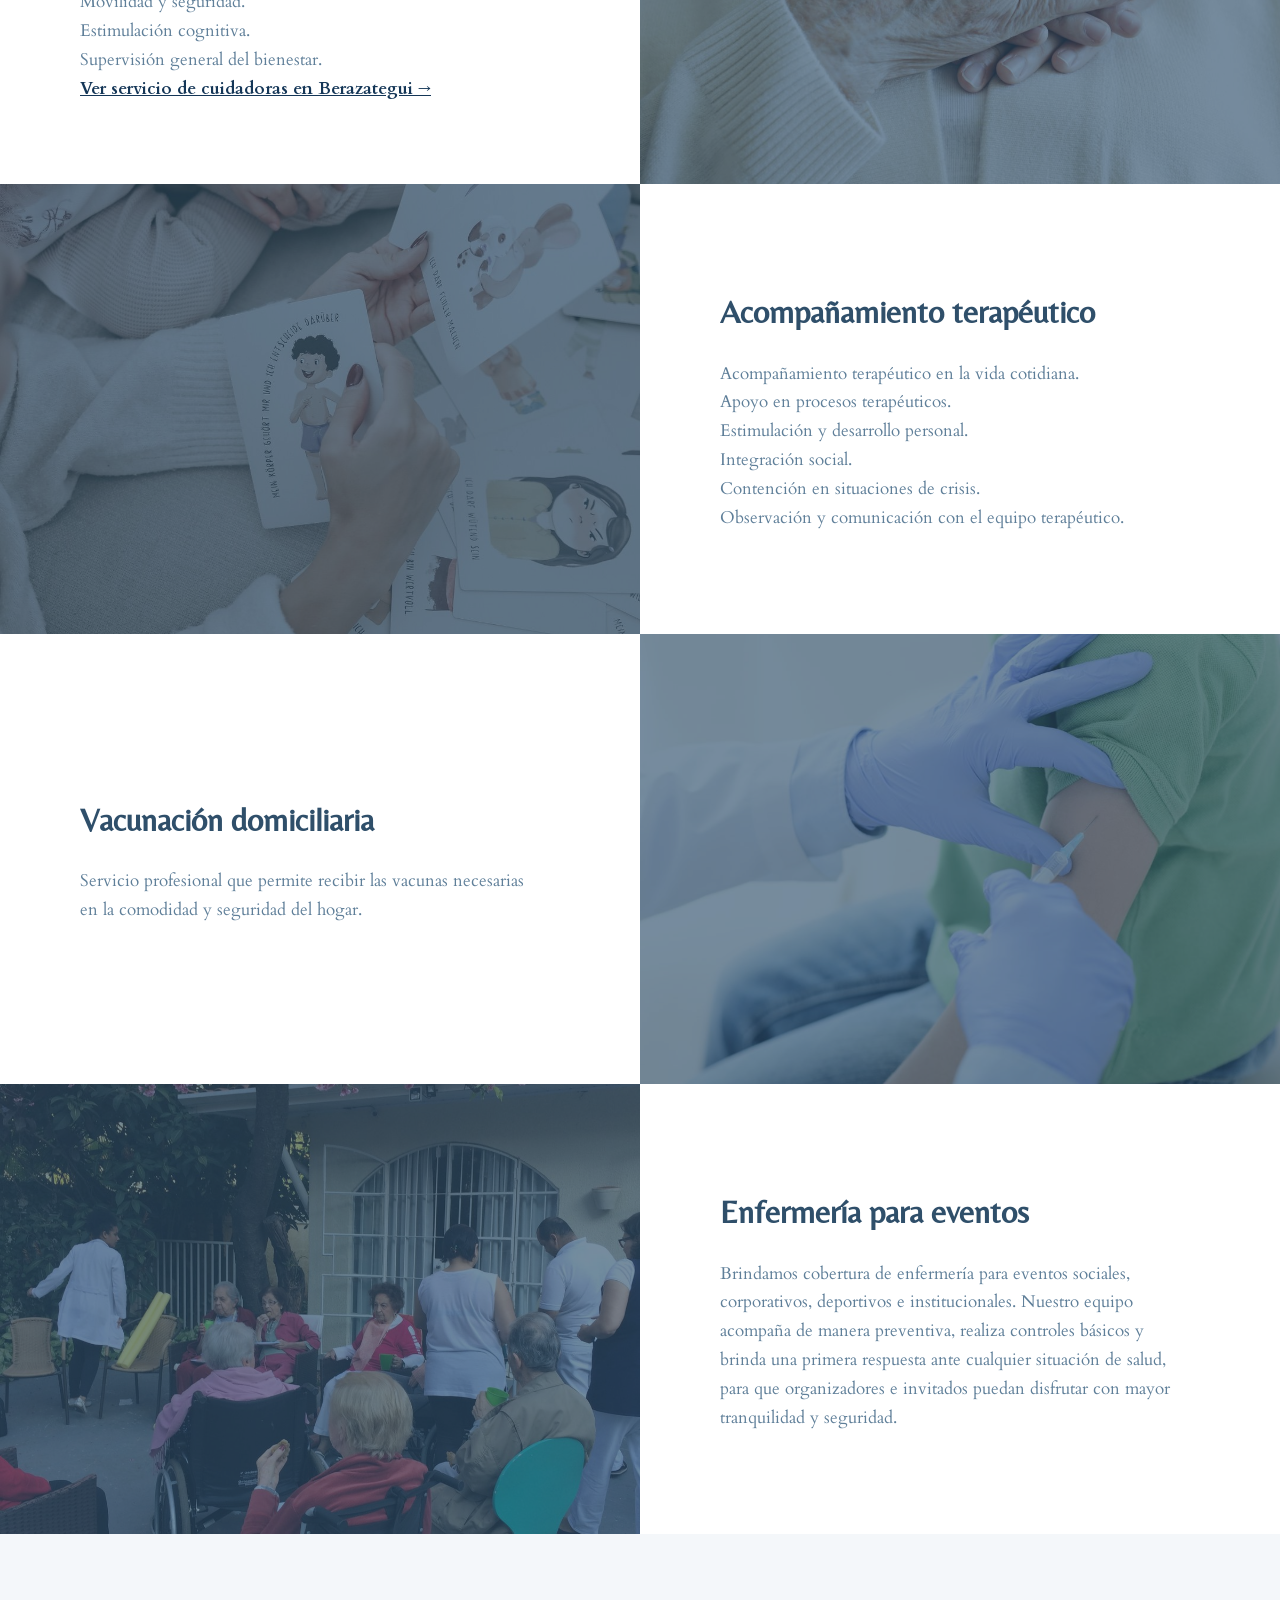
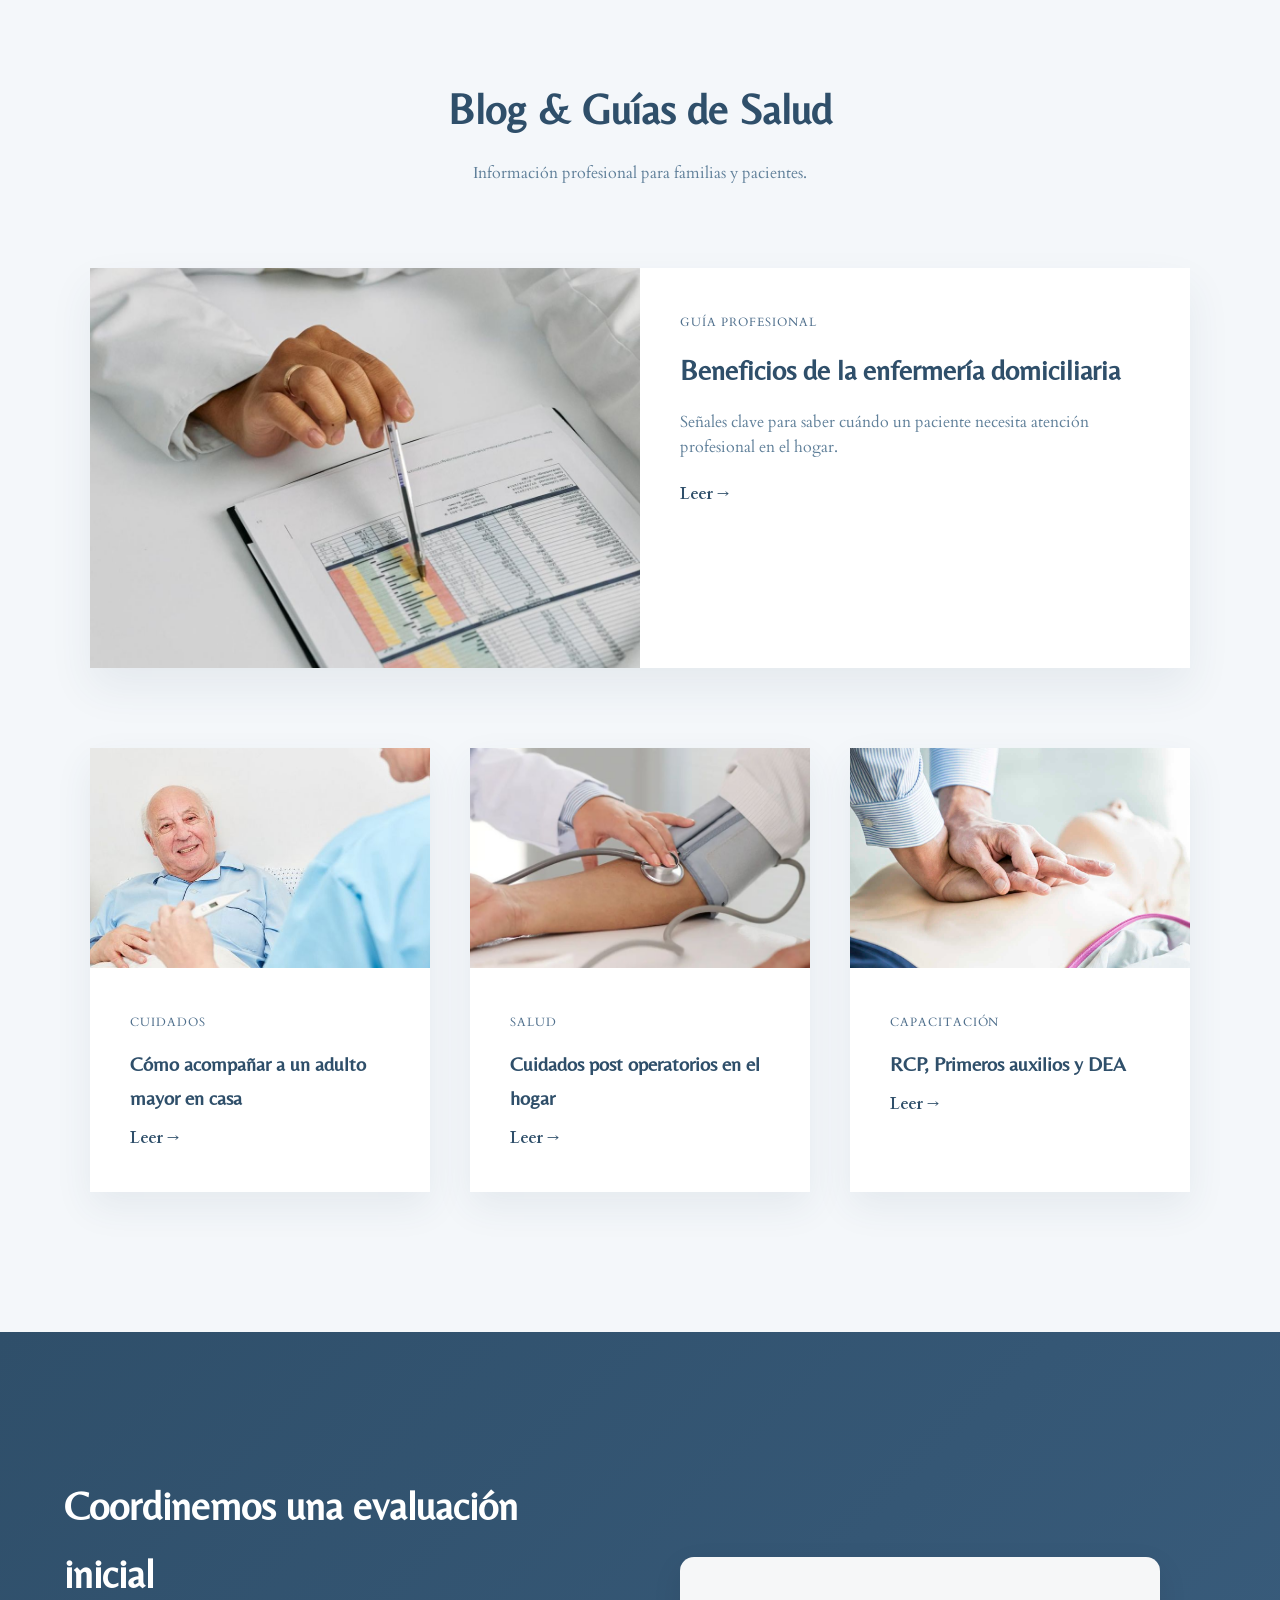
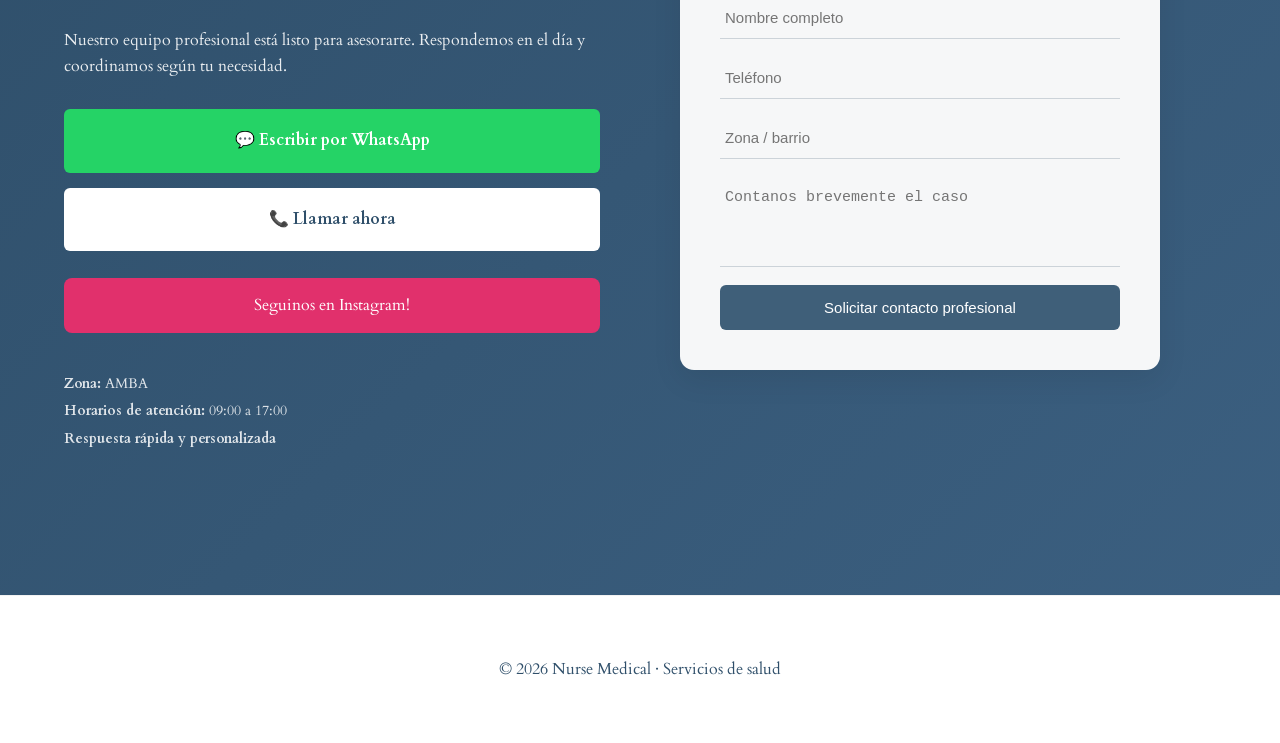
==== commit a383a311: "Update index.html" ====
--- a/index.html
+++ b/index.html
@@ -1,14 +1,14 @@
 <!DOCTYPE html>
-<html lang="es">
+<html lang="es-AR">
 <head>
 <meta charset="UTF-8">
 <meta name="viewport" content="width=device-width, initial-scale=1.0">
-<meta name="google-site-verification" content="Y1ZAup5Lsj8DASsu0502vUaGovDN84cSkHW8jEu_qCY" />
-<title> Enfermería domiciliaria en AMBA y Zona Sur | Nurse Medical </title>
-
-<meta name="description" content="Enfermería domiciliaria, cuidadores y acompañamiento terapéutico en Berazategui, Zona Sur y AMBA. Atención personalizada.">
-
-<link rel="canonical" href="https://nursemedical.github.io/nursemedical-/">
+
+<title>Cuidadoras y enfermería a domicilio en Zona Sur | Nurse Medical</title>
+
+<meta name="description" content="Cuidadoras y enfermería domiciliaria en Berazategui y Zona Sur. Atención personalizada en domicilio para adultos, adultos mayores y familias.">
+
+<link rel="canonical" href="https://nursemedical.com.ar/">
 
 <meta name="robots" content="index, follow">
 <link rel="icon" type="image/png" href="icon.png">
@@ -186,6 +186,12 @@
       <p>Movilidad y seguridad.</p>
       <p>Estimulación cognitiva.</p>
       <p>Supervisión general del bienestar.</p>
+      <p>
+  <a href="cuidadoras-berazategui.html"
+     style="color:#143657; font-weight:700; text-decoration:underline;">
+    Ver servicio de cuidadoras en Berazategui →
+  </a>
+</p>
     </div>
   </div>
 
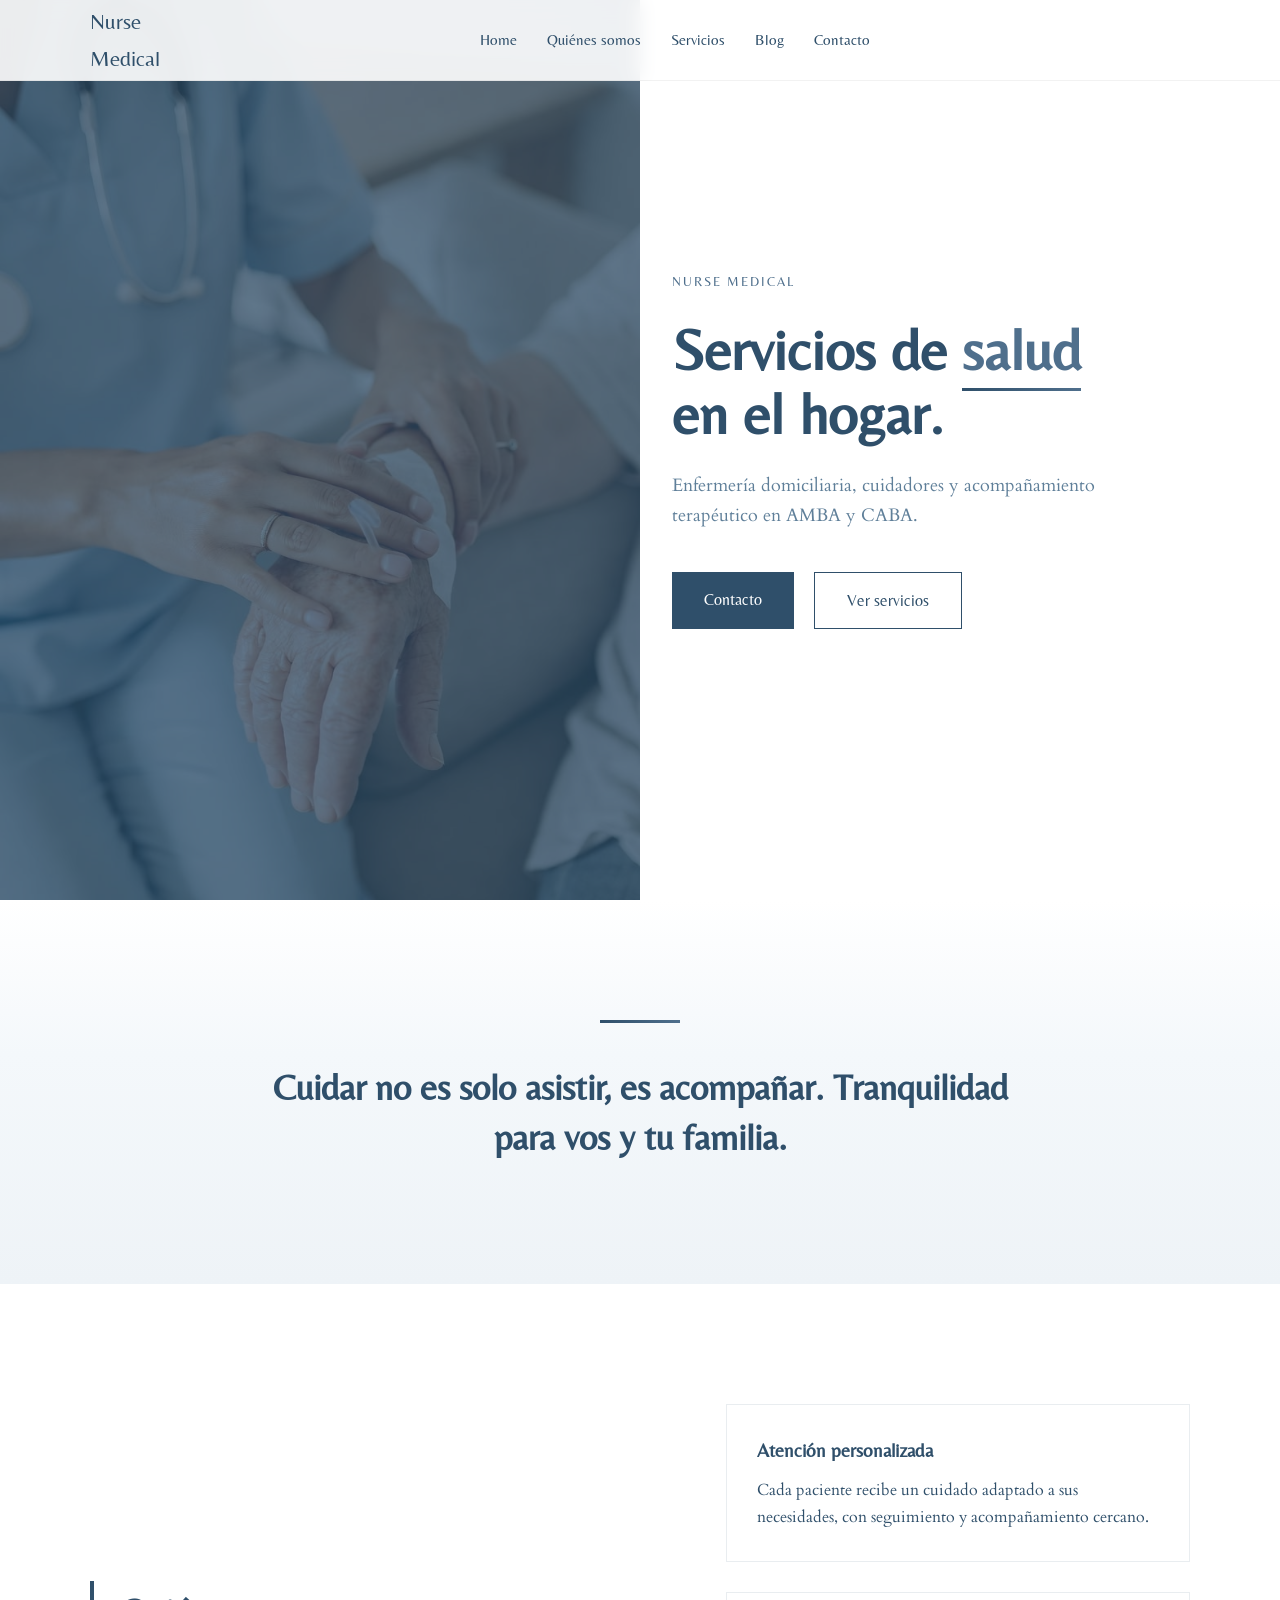
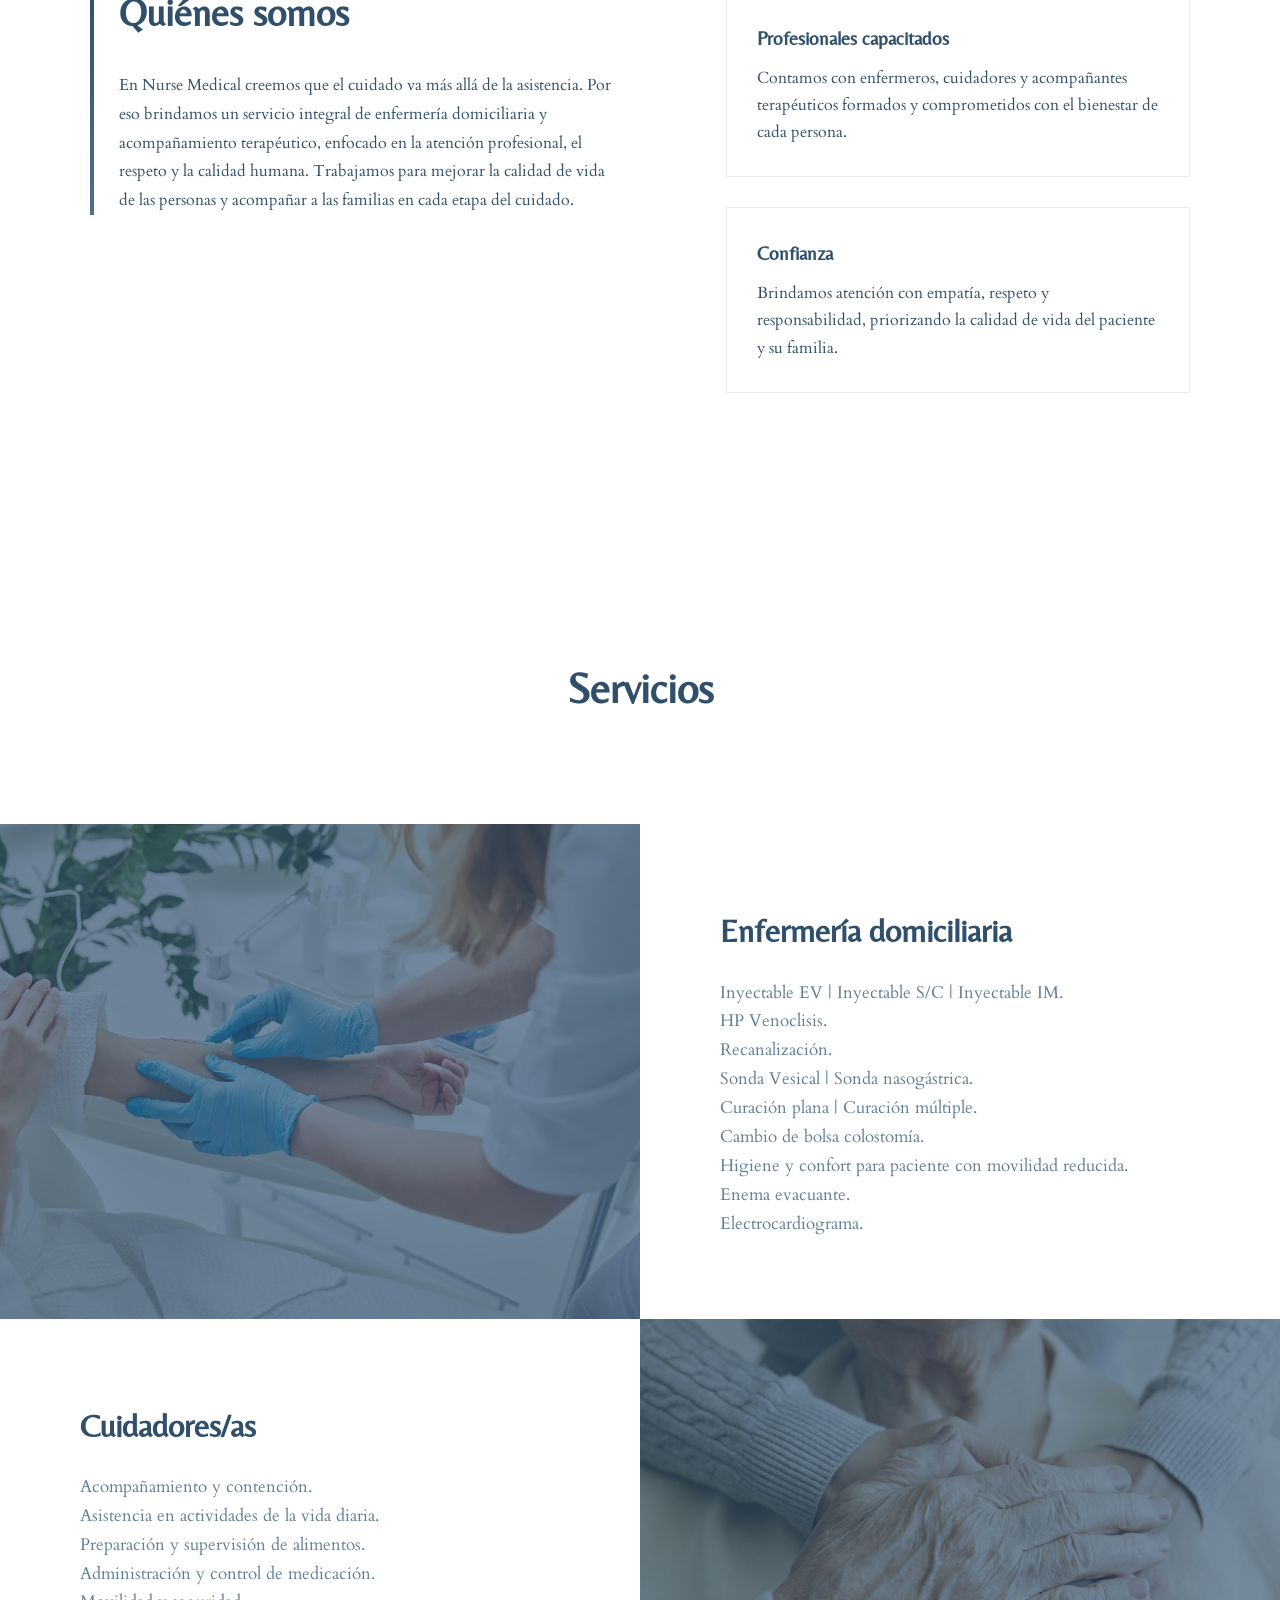
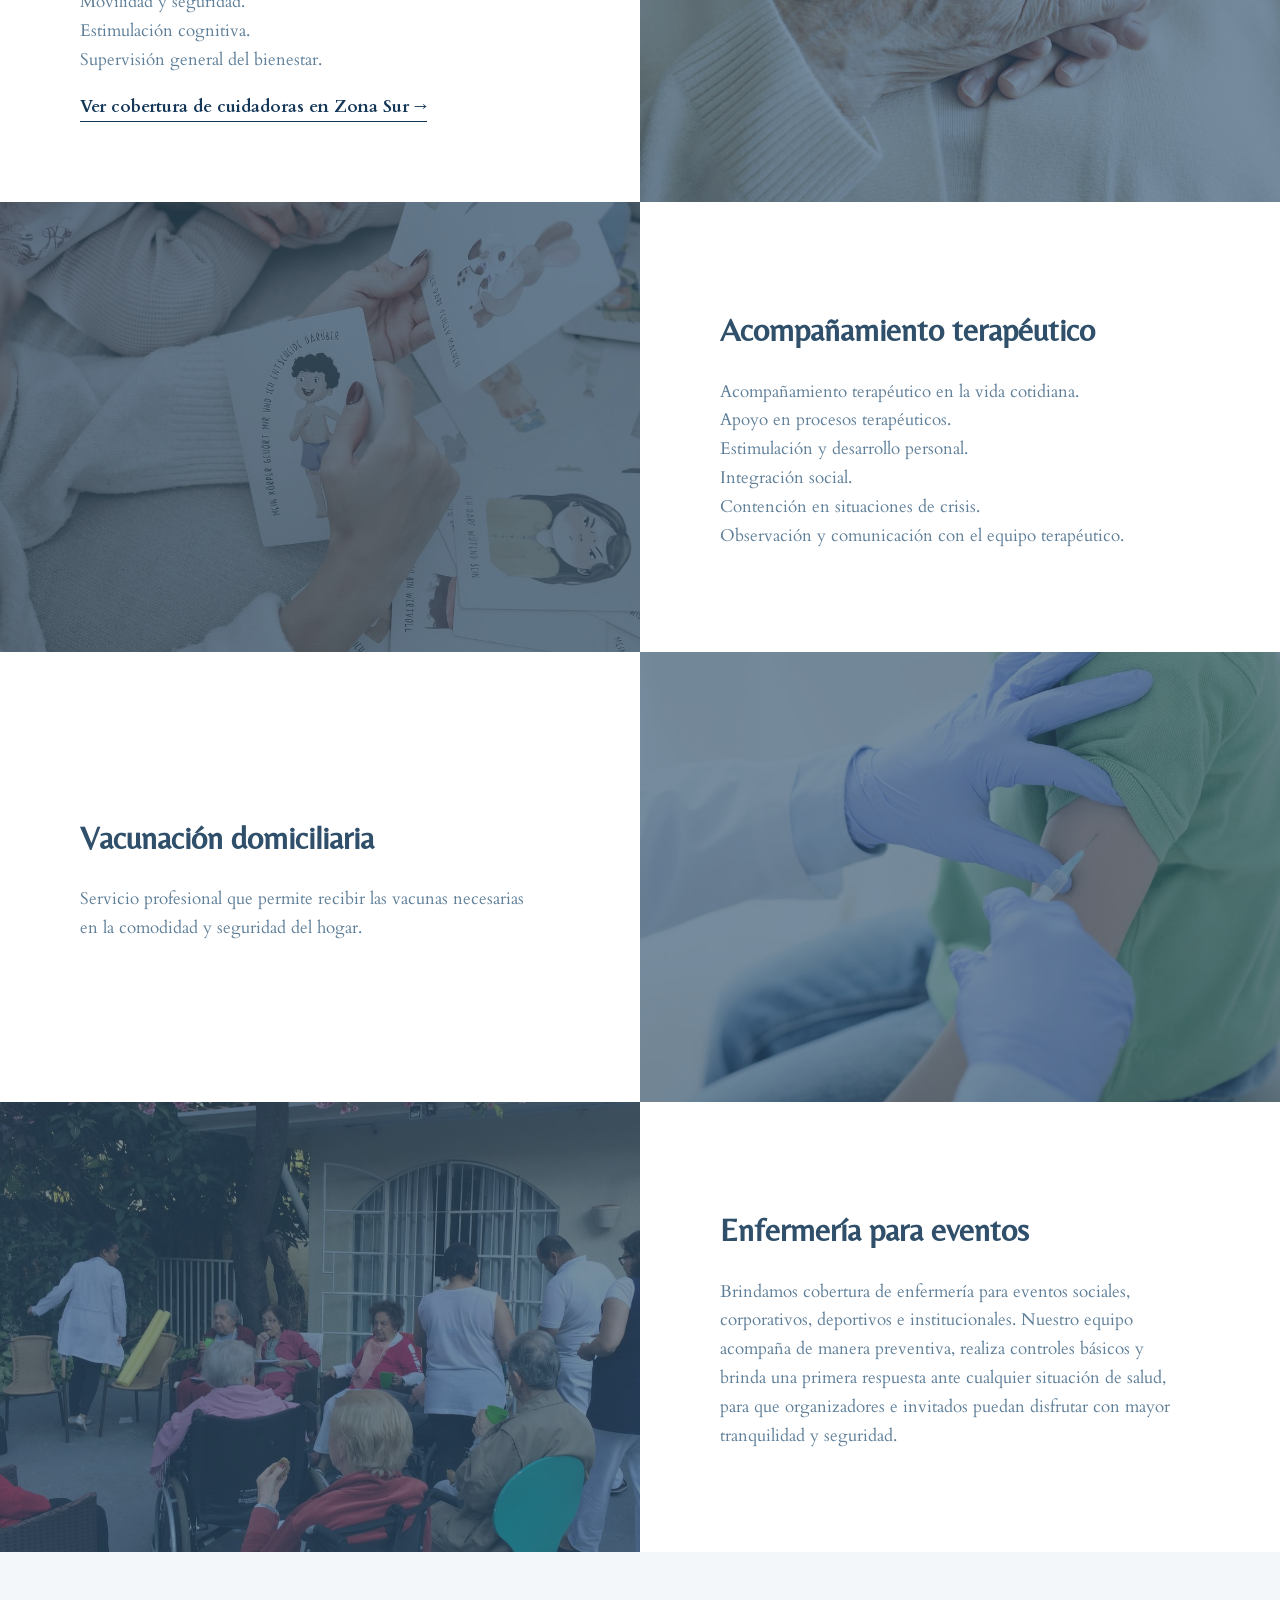
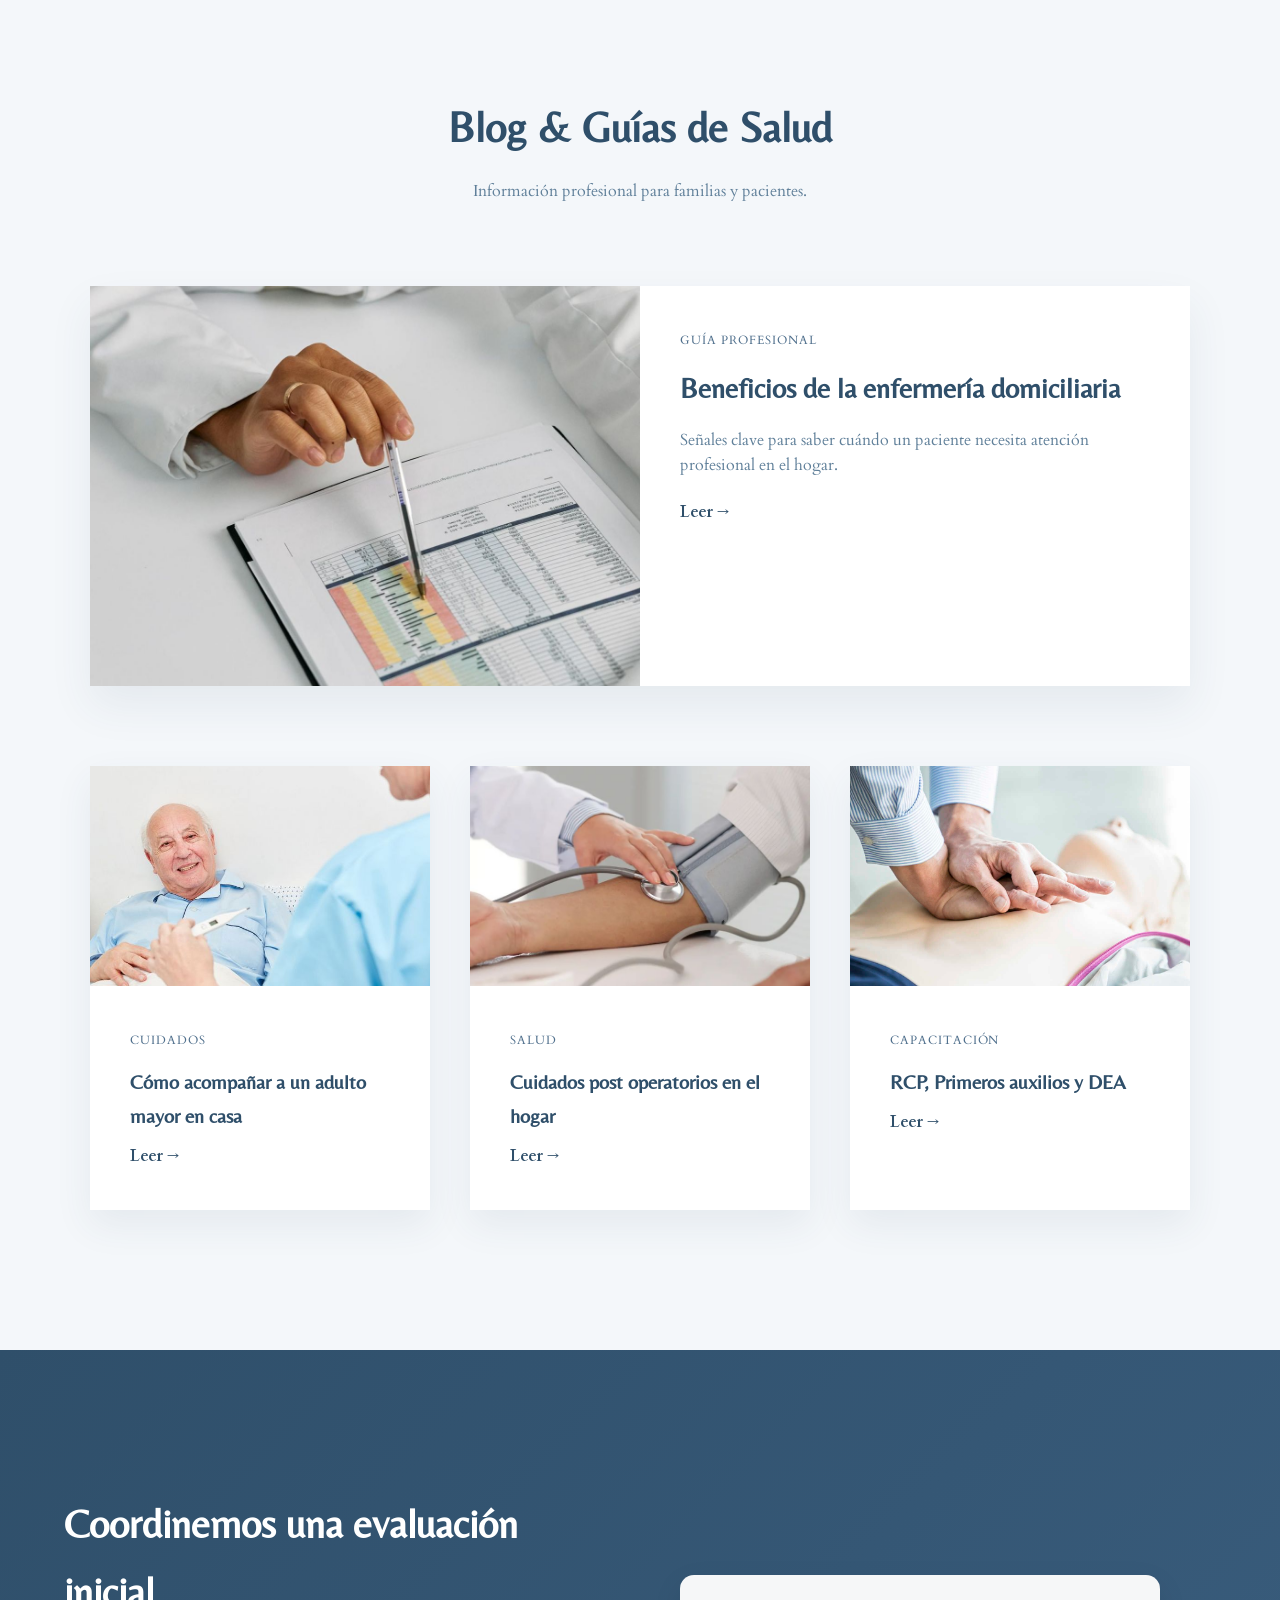
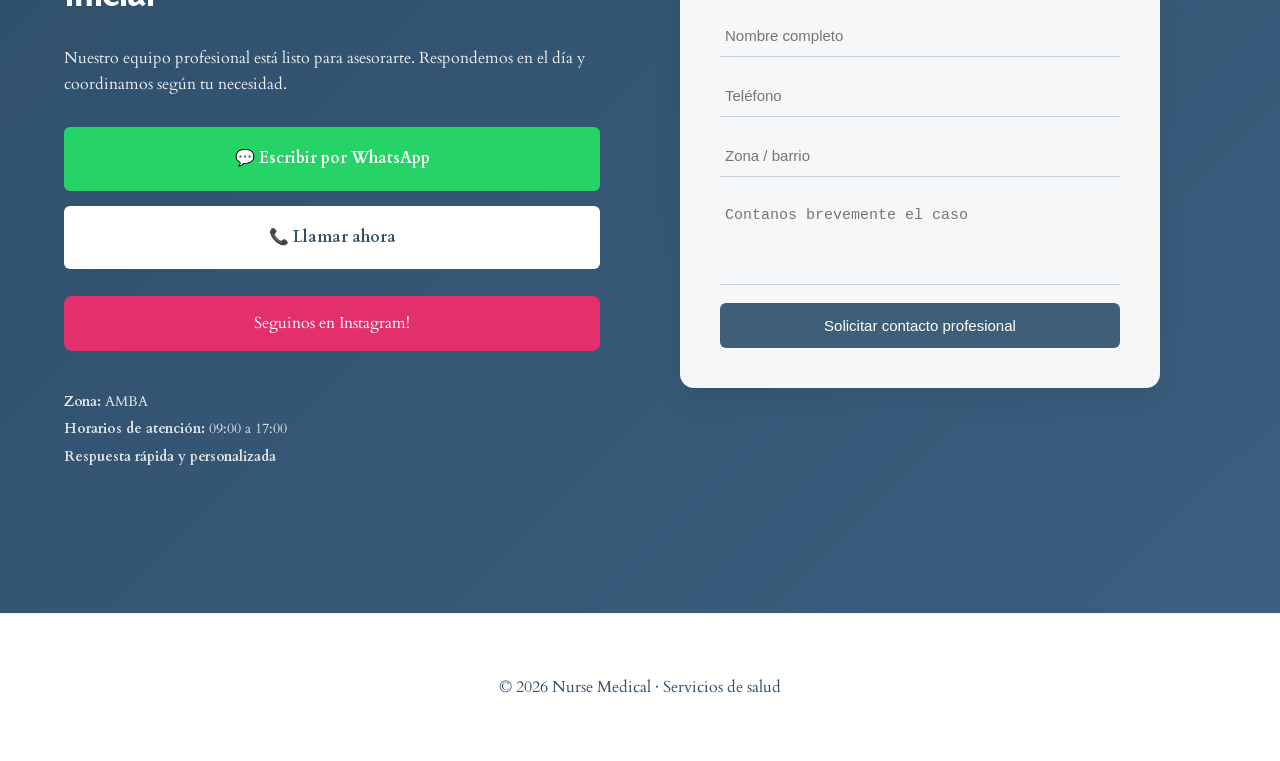
==== commit eb1ef24c: "Update index.html" ====
--- a/index.html
+++ b/index.html
@@ -186,10 +186,12 @@
       <p>Movilidad y seguridad.</p>
       <p>Estimulación cognitiva.</p>
       <p>Supervisión general del bienestar.</p>
-      <p>
-  <a href="cuidadoras-berazategui.html"
-     style="color:#143657; font-weight:700; text-decoration:underline;">
-    Ver servicio de cuidadoras en Berazategui →
+      <p style="margin-top:18px;">
+  <a
+    href="cuidadoras-zona-sur.html"
+    style="color:#143657; font-weight:700; text-decoration:none; border-bottom:1px solid #143657; padding-bottom:3px;"
+  >
+    Ver cobertura de cuidadoras en Zona Sur →
   </a>
 </p>
     </div>
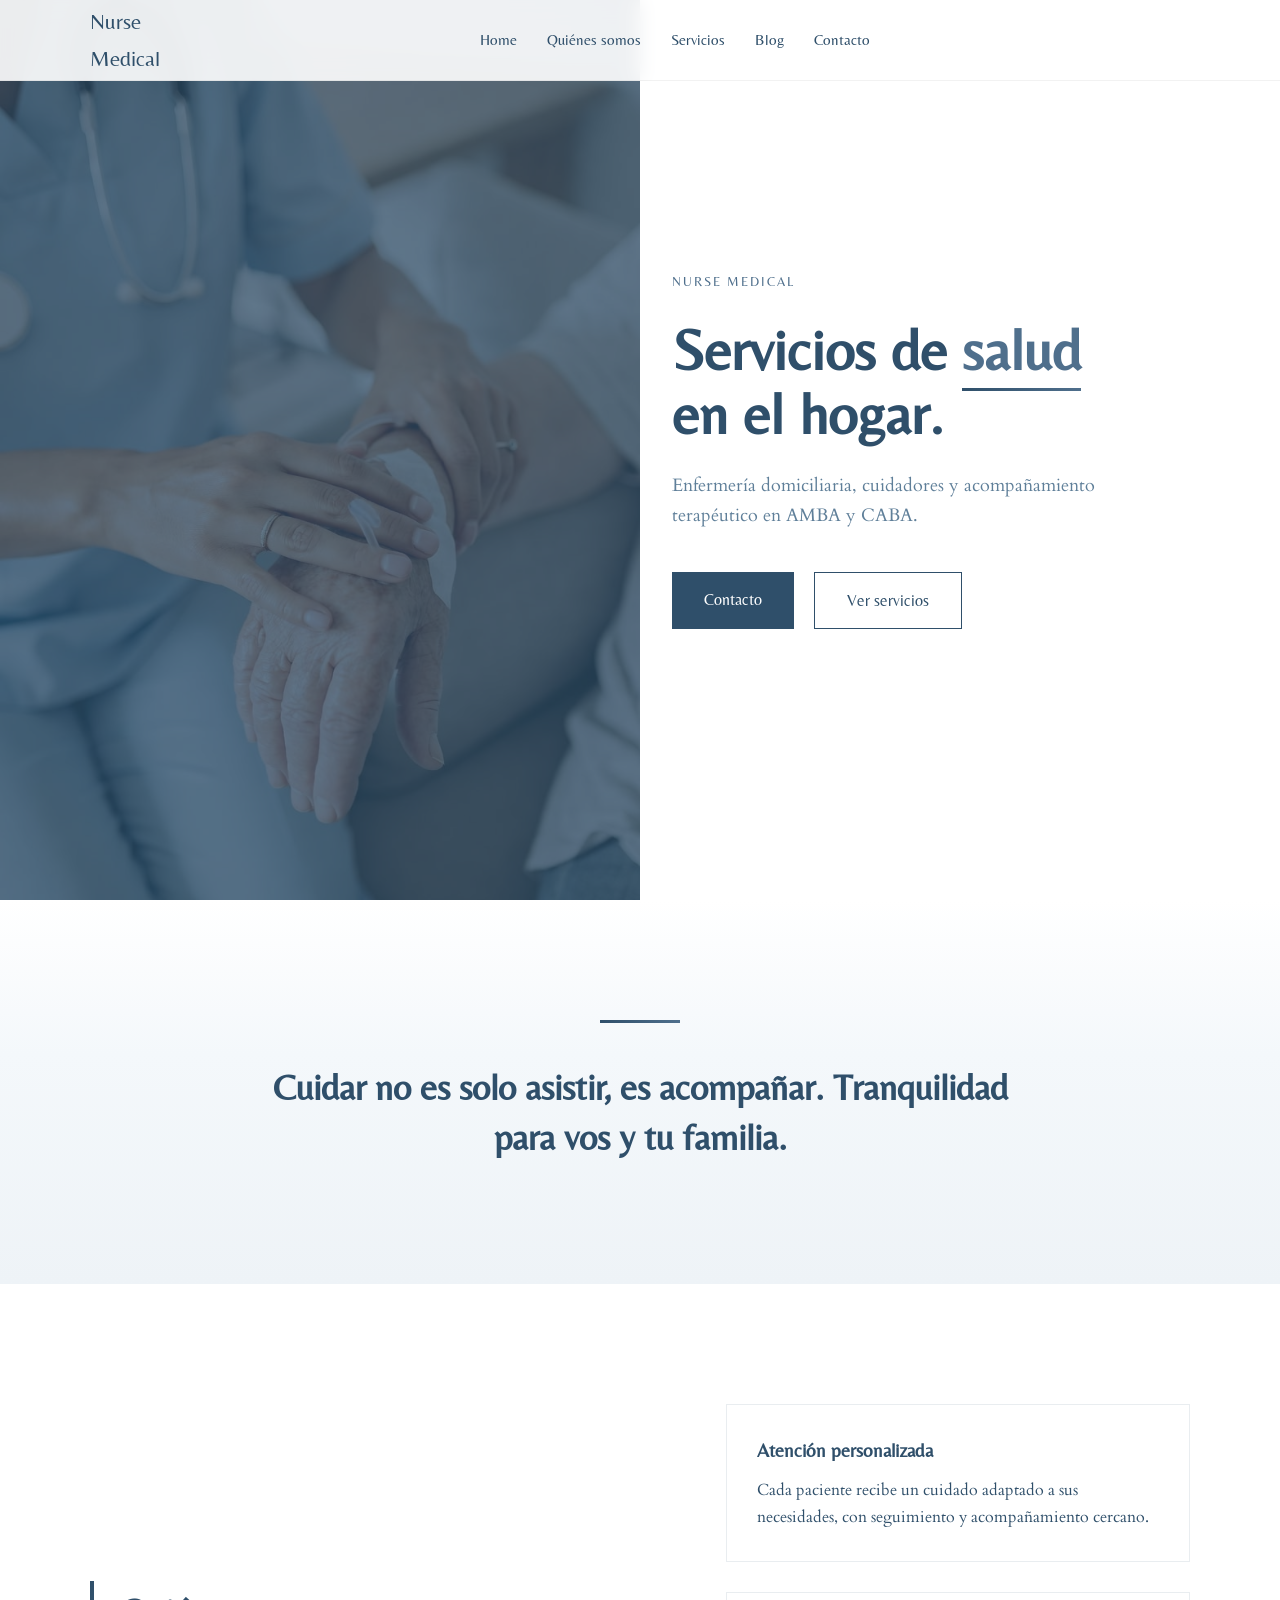
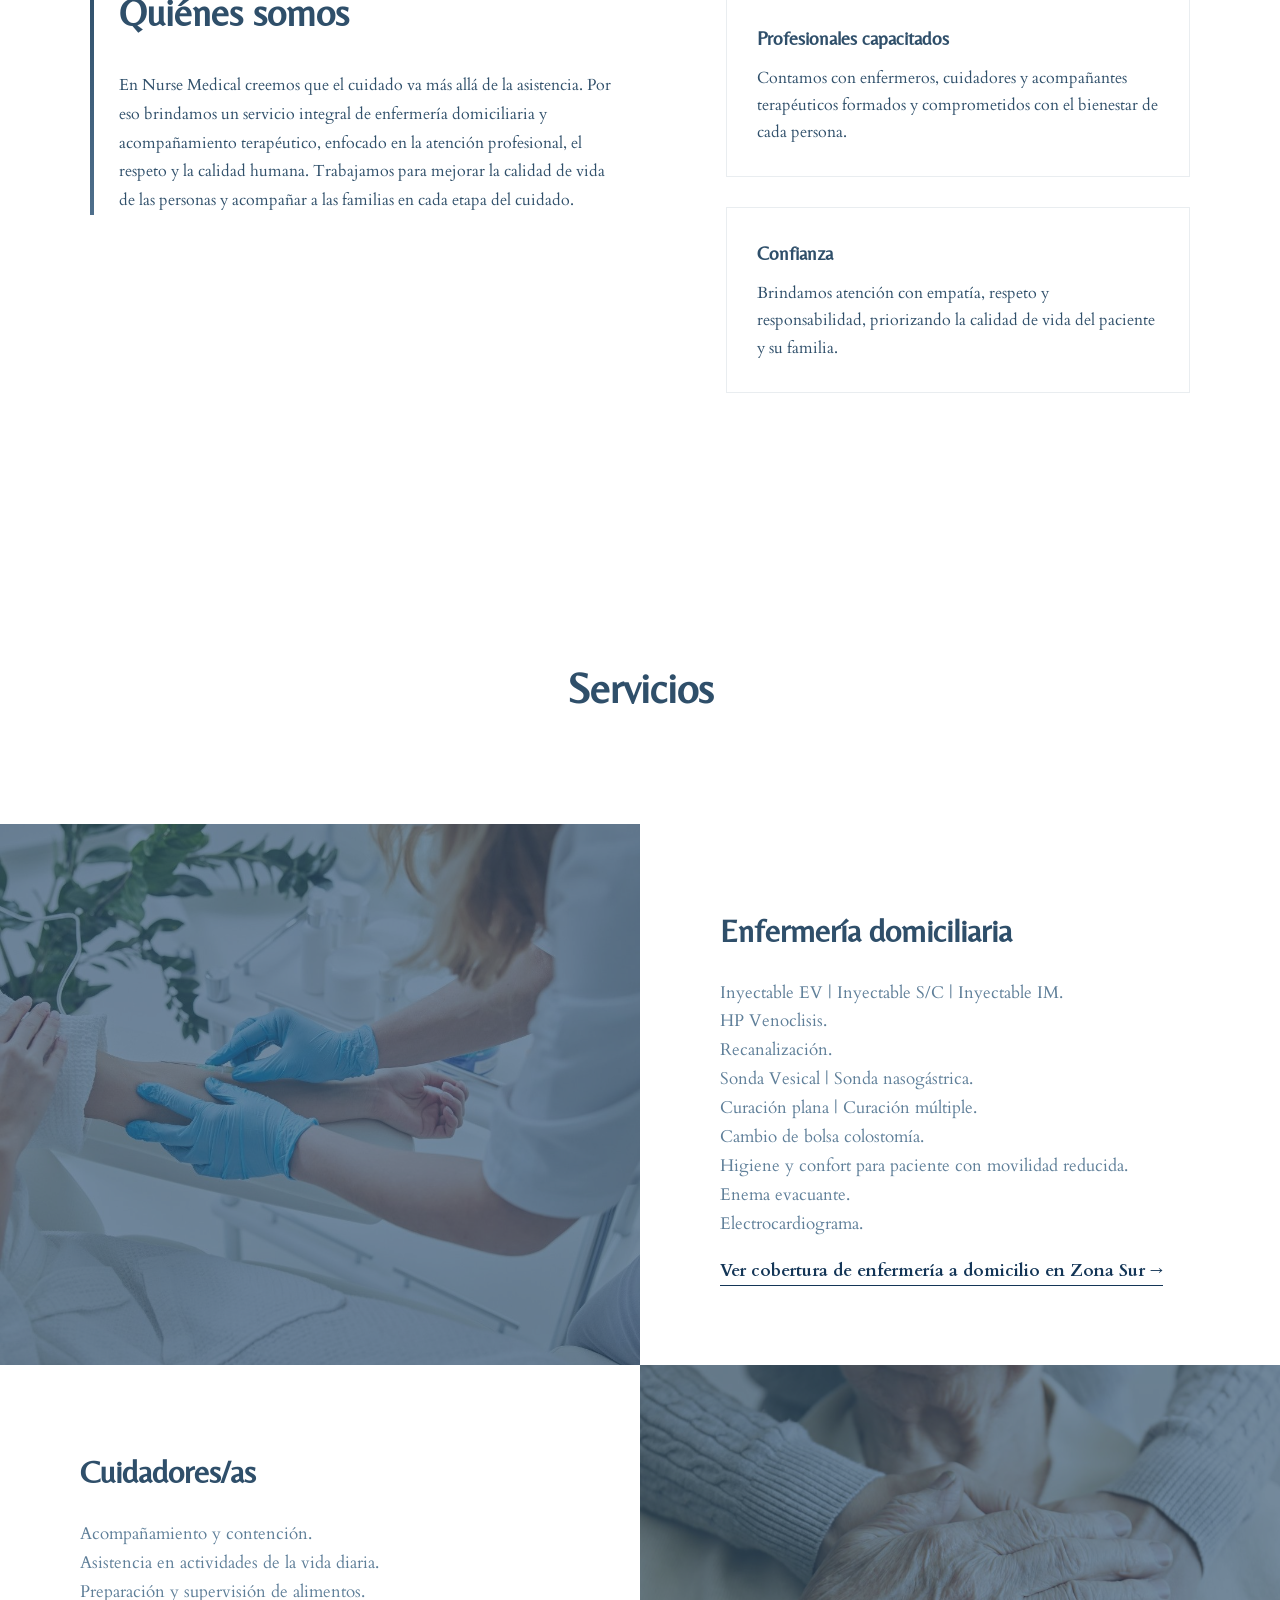
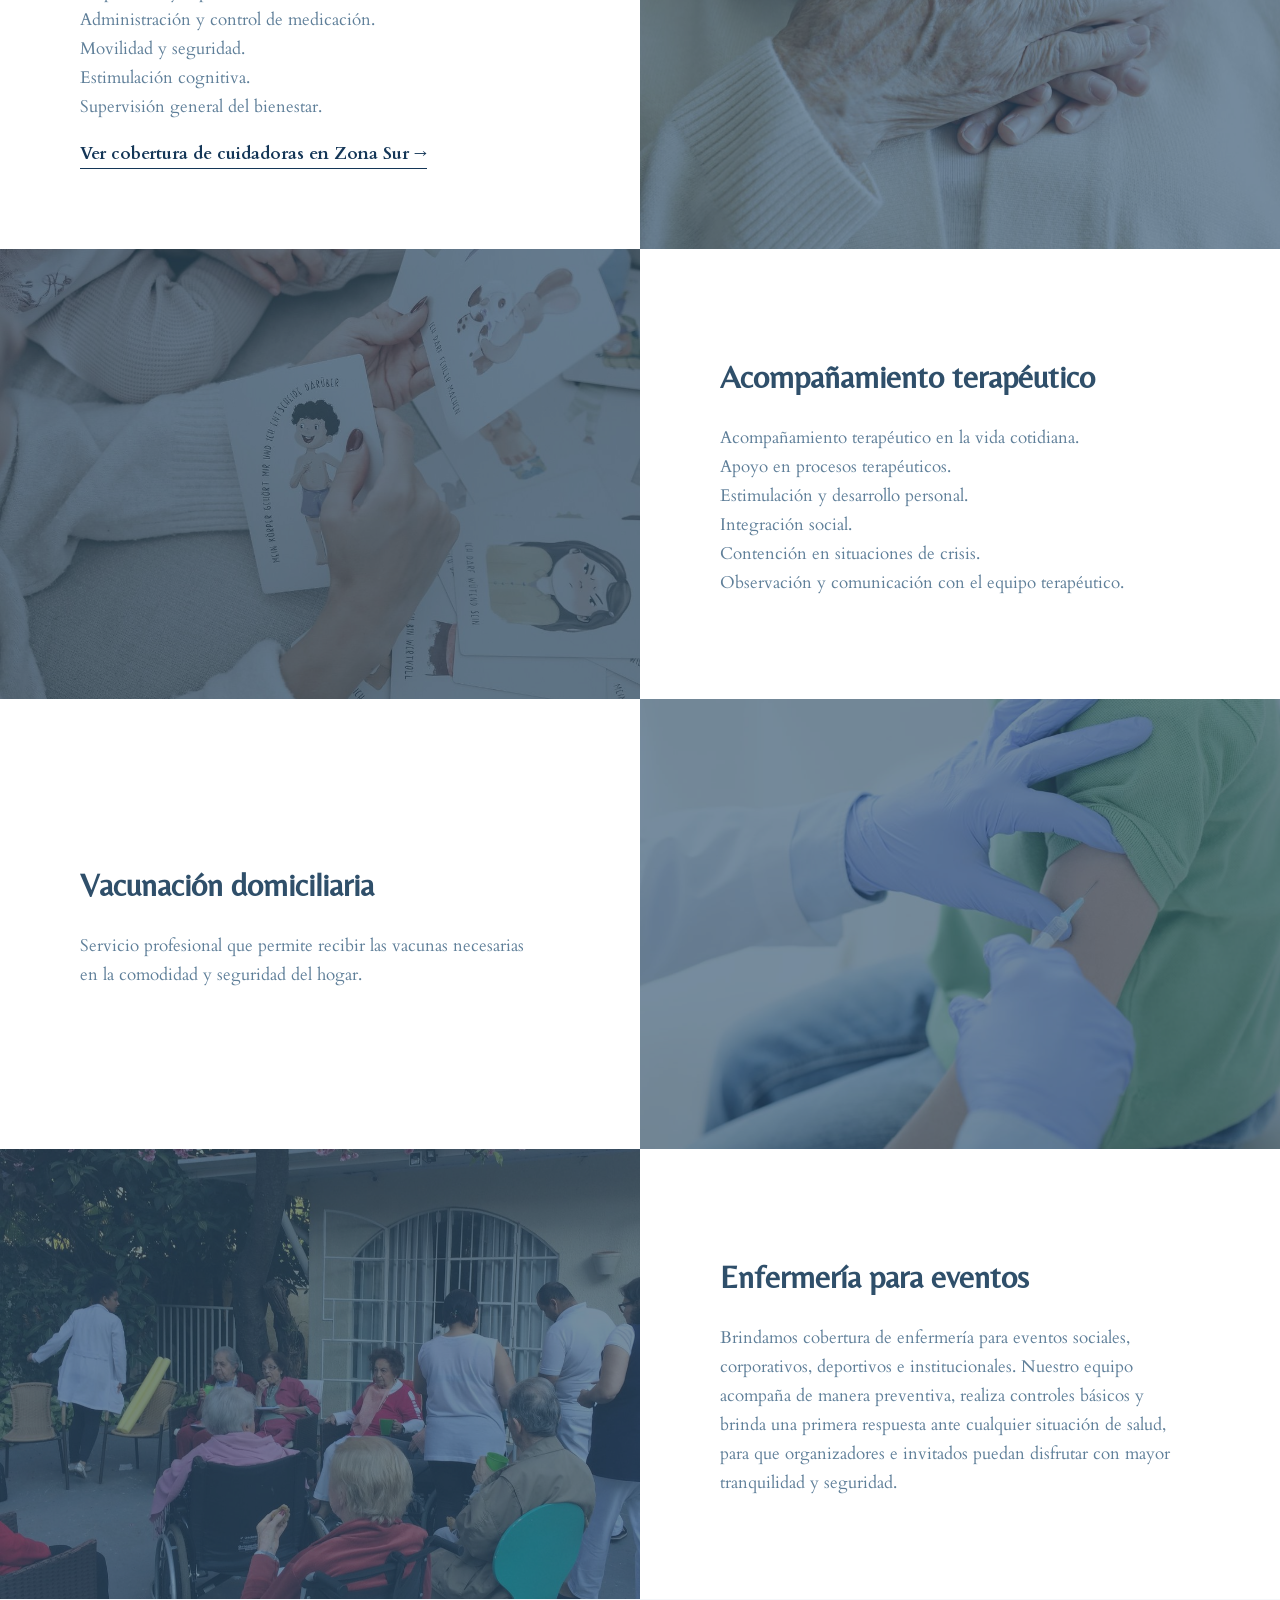
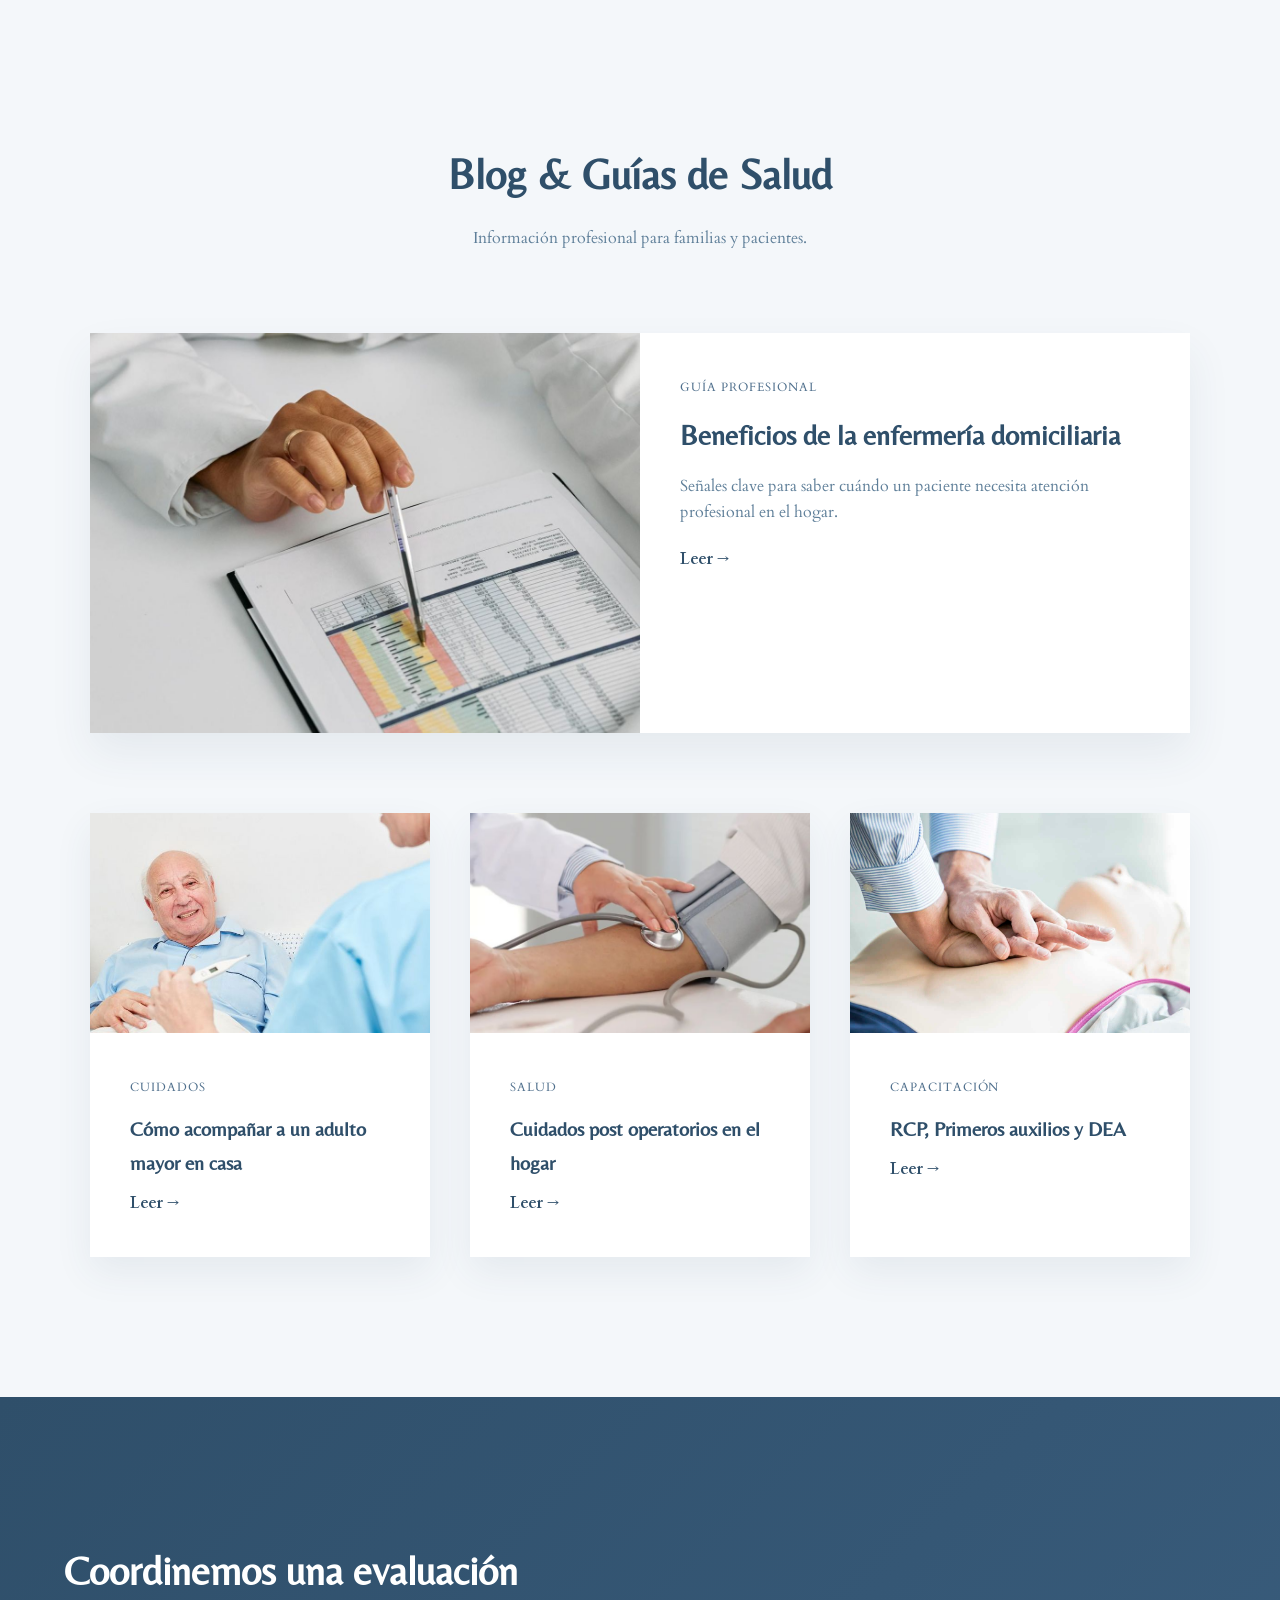
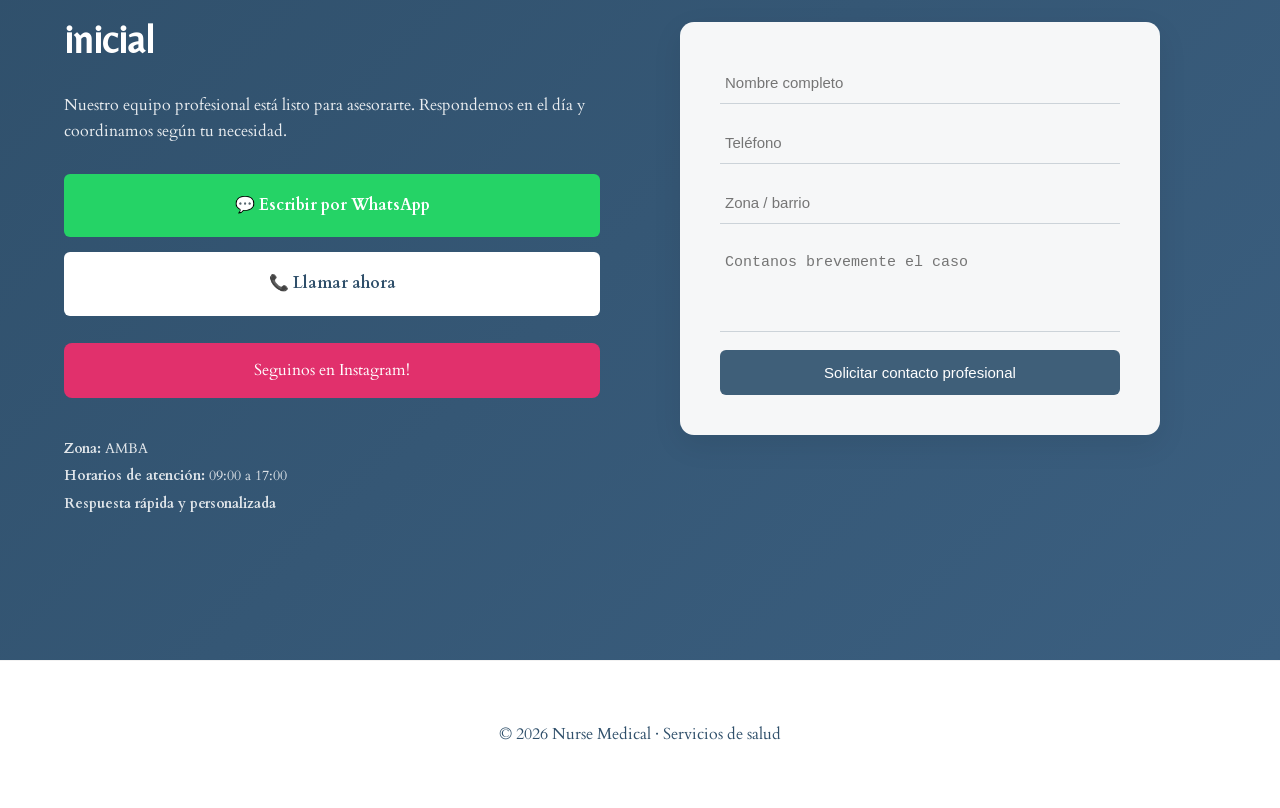
==== commit cb9ac0c8: "Update index.html" ====
--- a/index.html
+++ b/index.html
@@ -168,6 +168,14 @@
       <p>Higiene y confort para paciente con movilidad reducida.</p>
       <p>Enema evacuante.</p>
       <p>Electrocardiograma.</p>
+      <p style="margin-top:18px;">
+  <a
+    href="enfermeria-zona-sur.html"
+    style="color:#143657; font-weight:700; text-decoration:none; border-bottom:1px solid #143657; padding-bottom:3px;"
+  >
+    Ver cobertura de enfermería a domicilio en Zona Sur →
+  </a>
+</p>
     </div>
   </div>
 
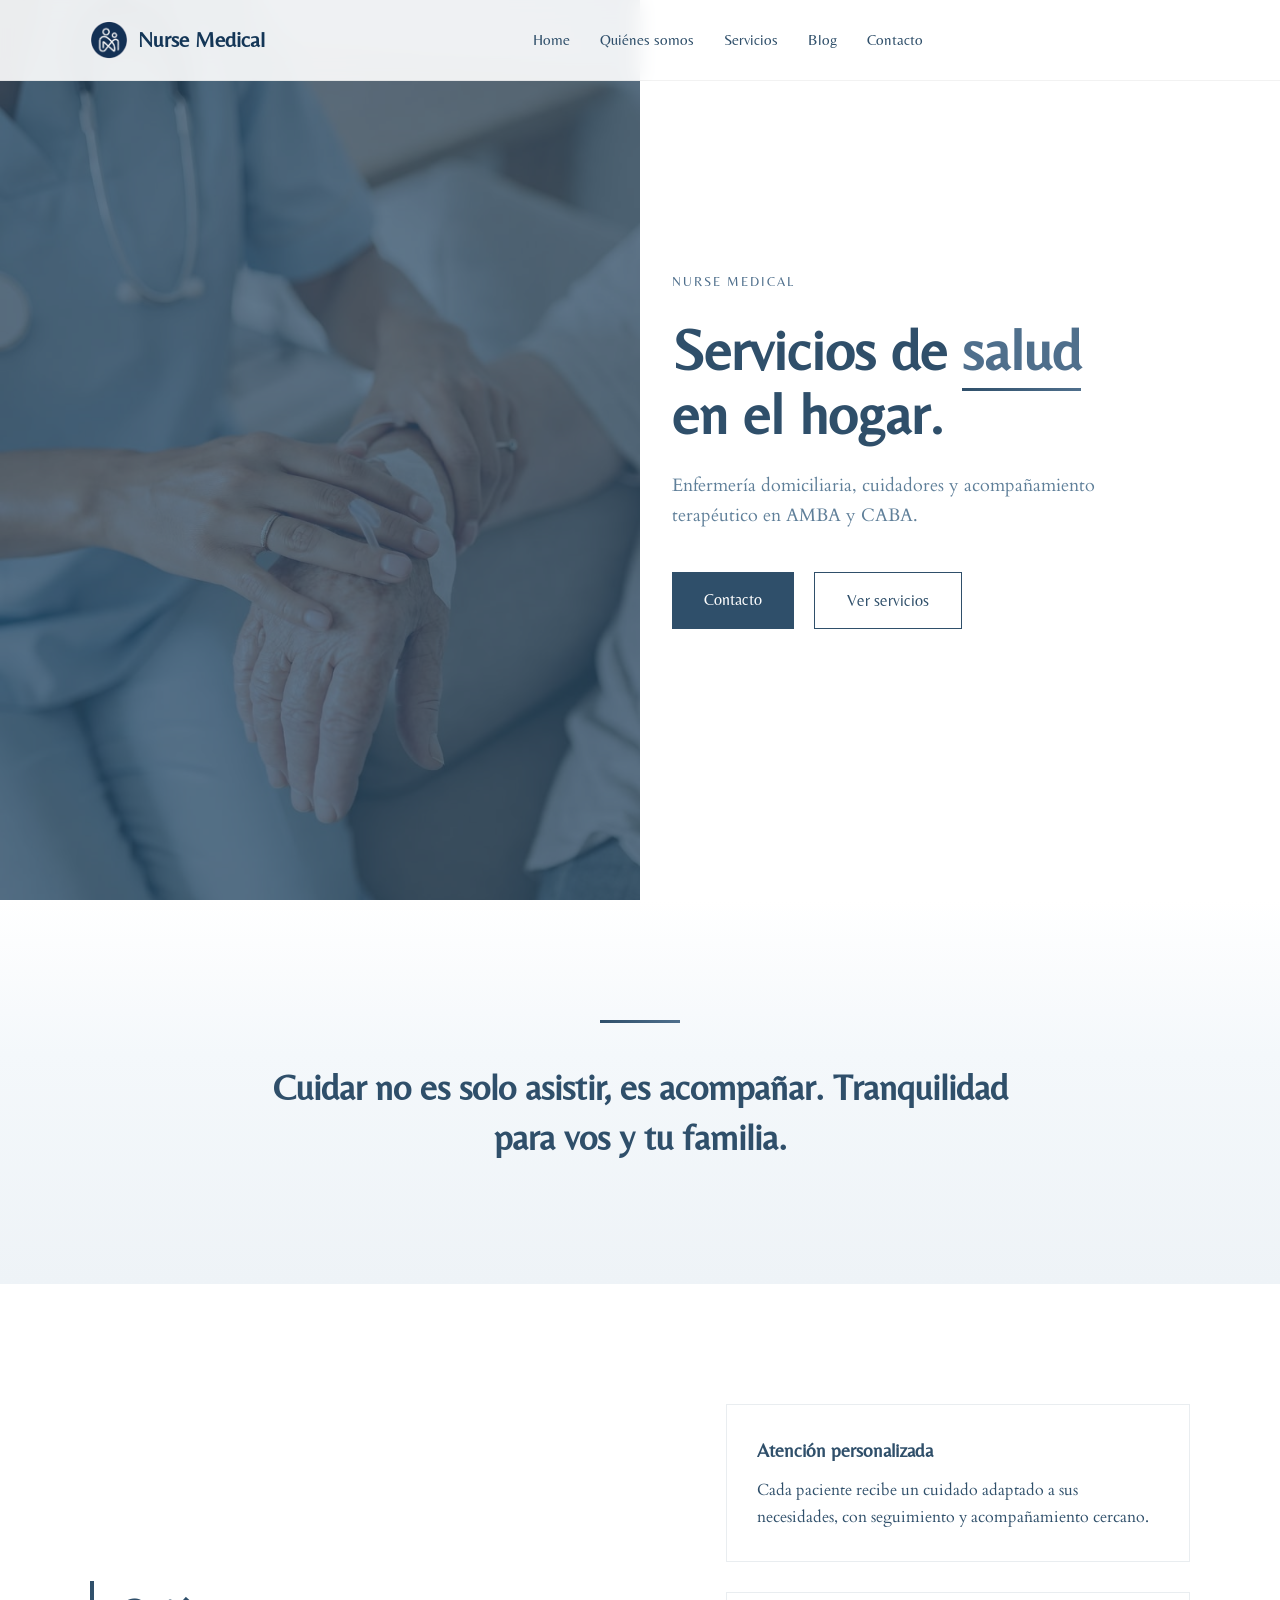
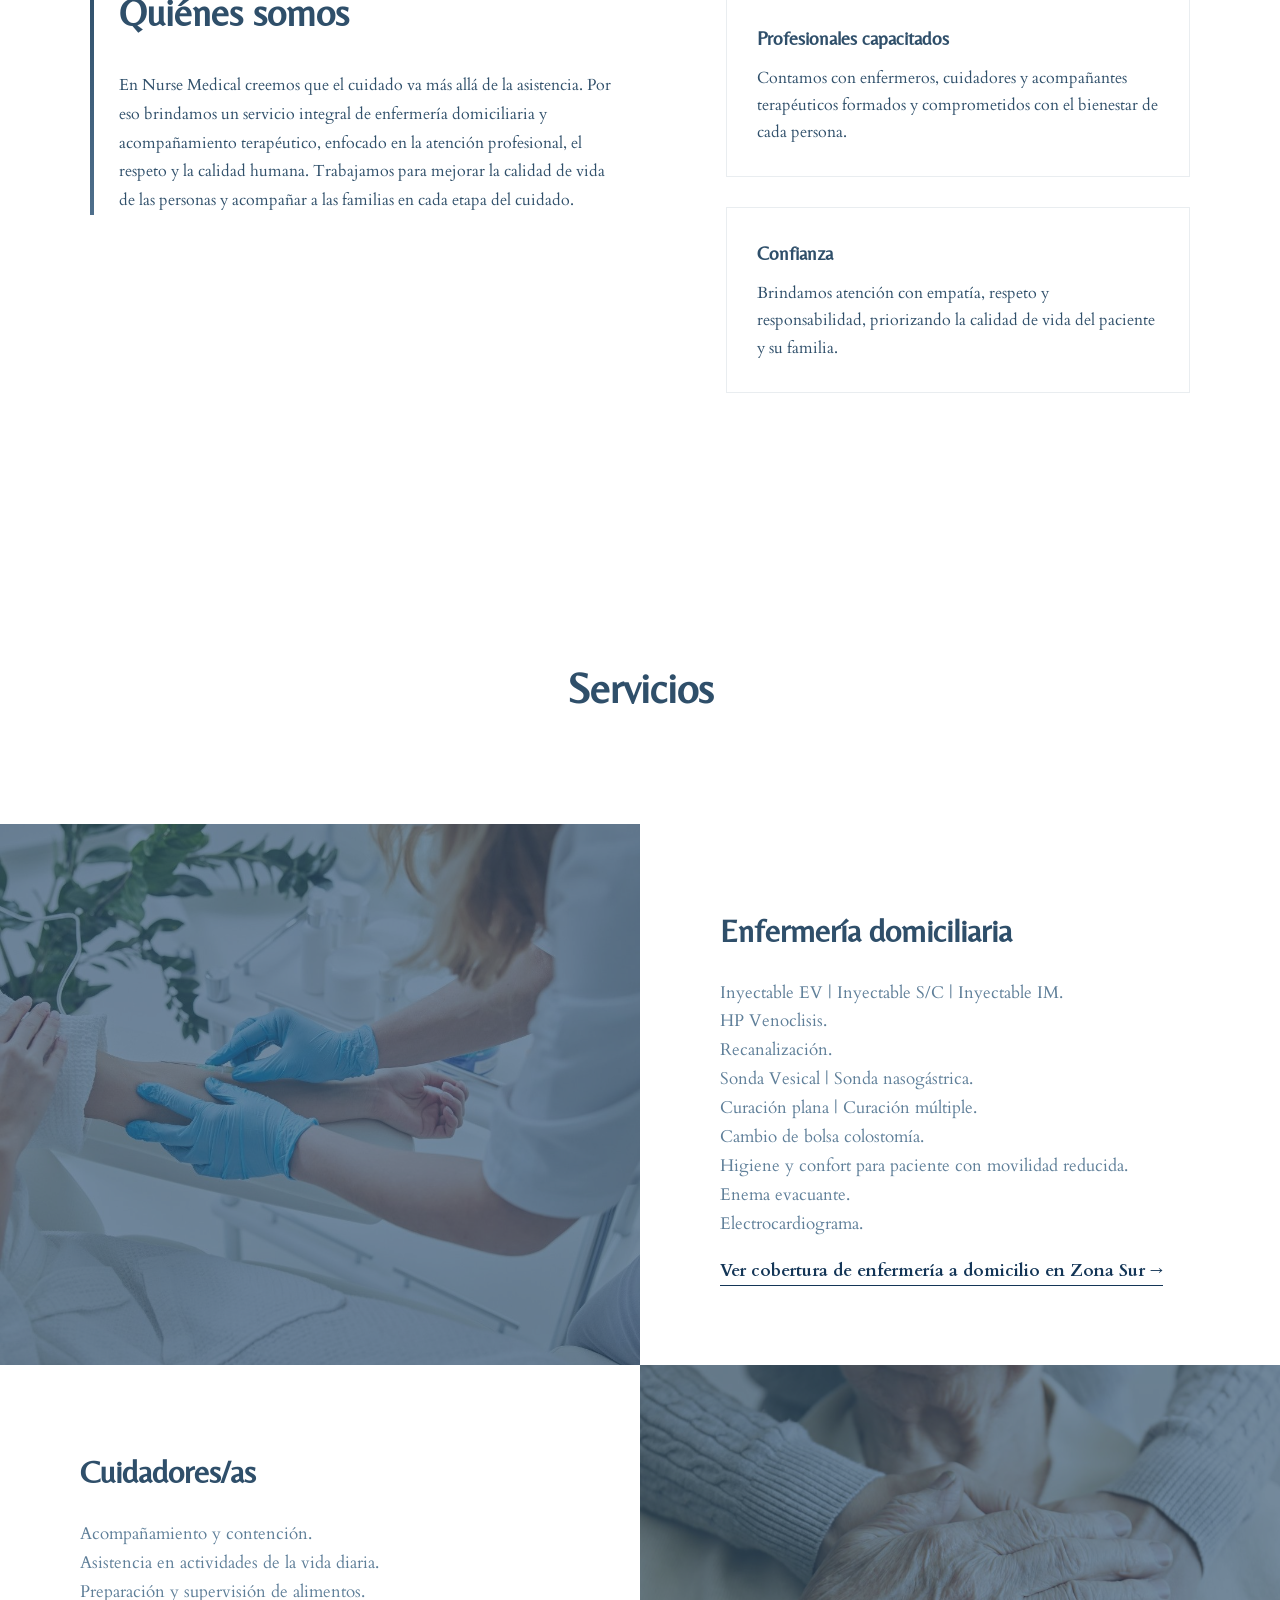
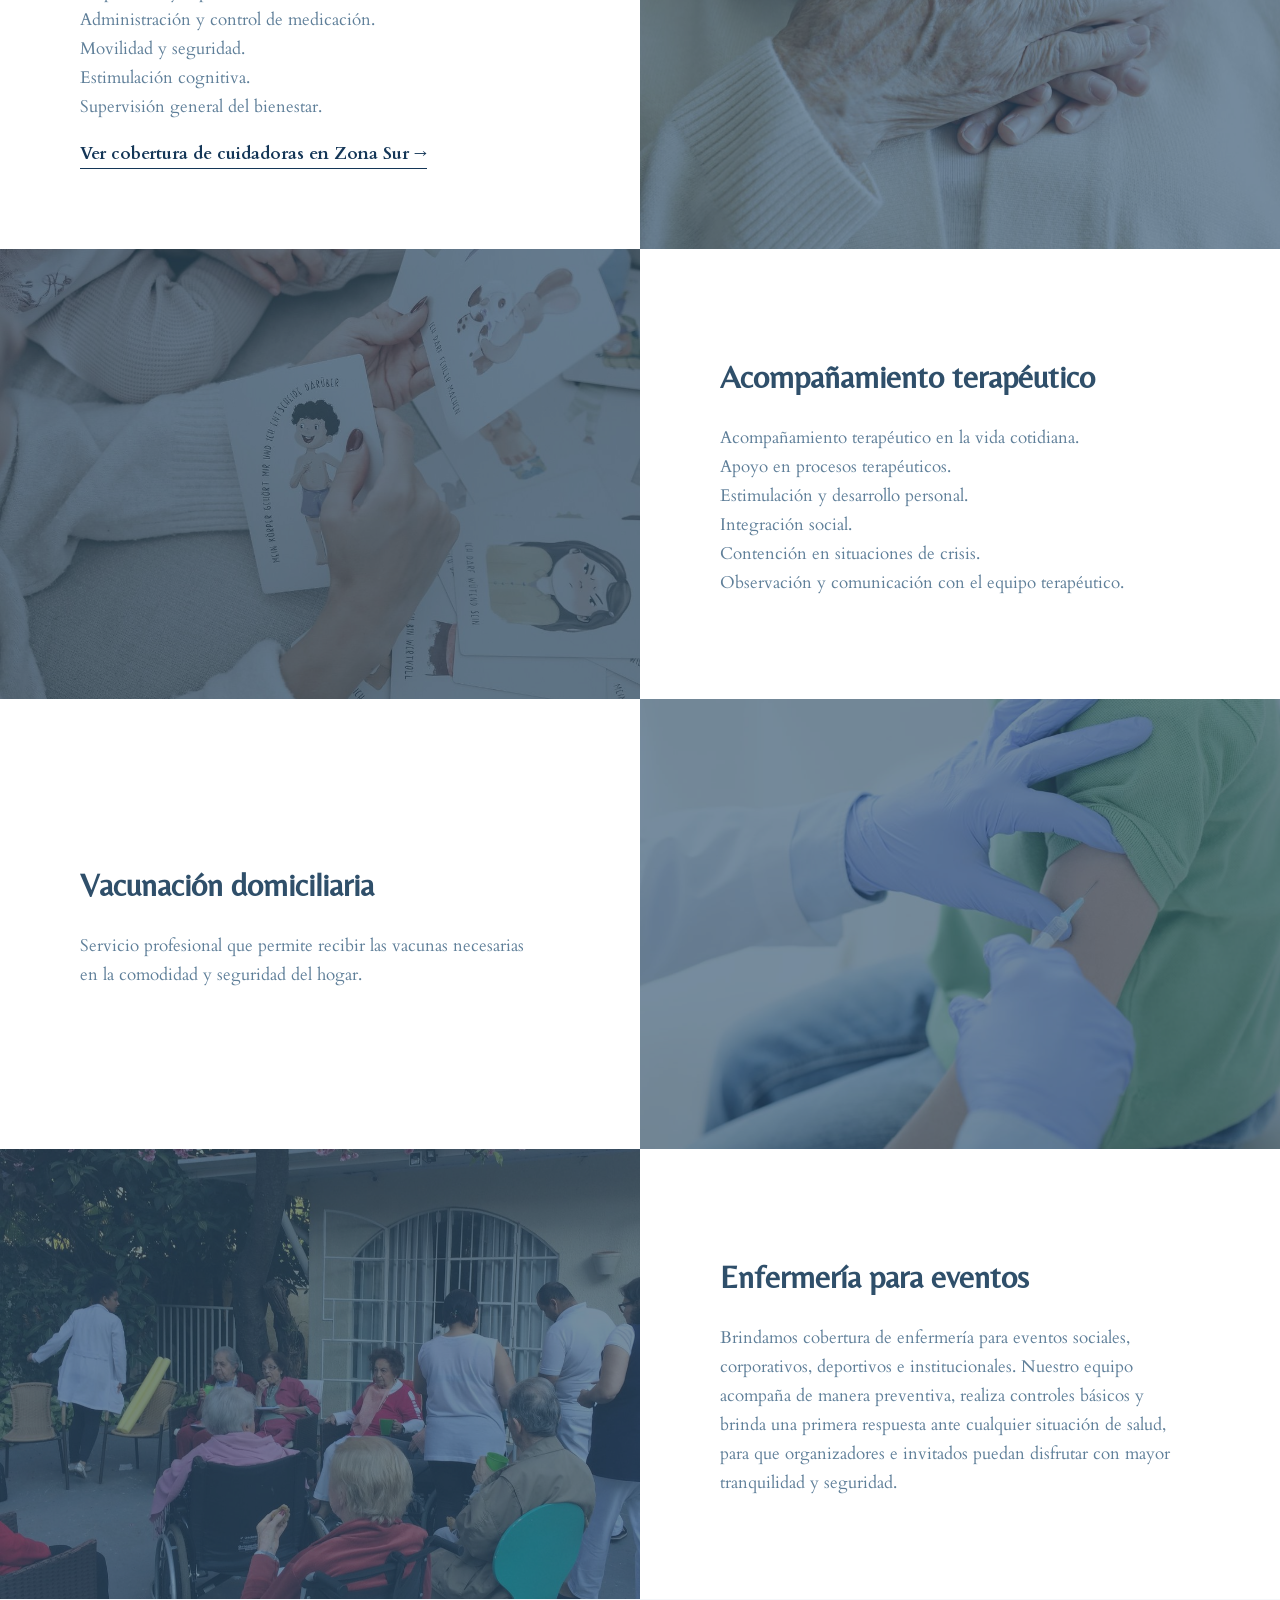
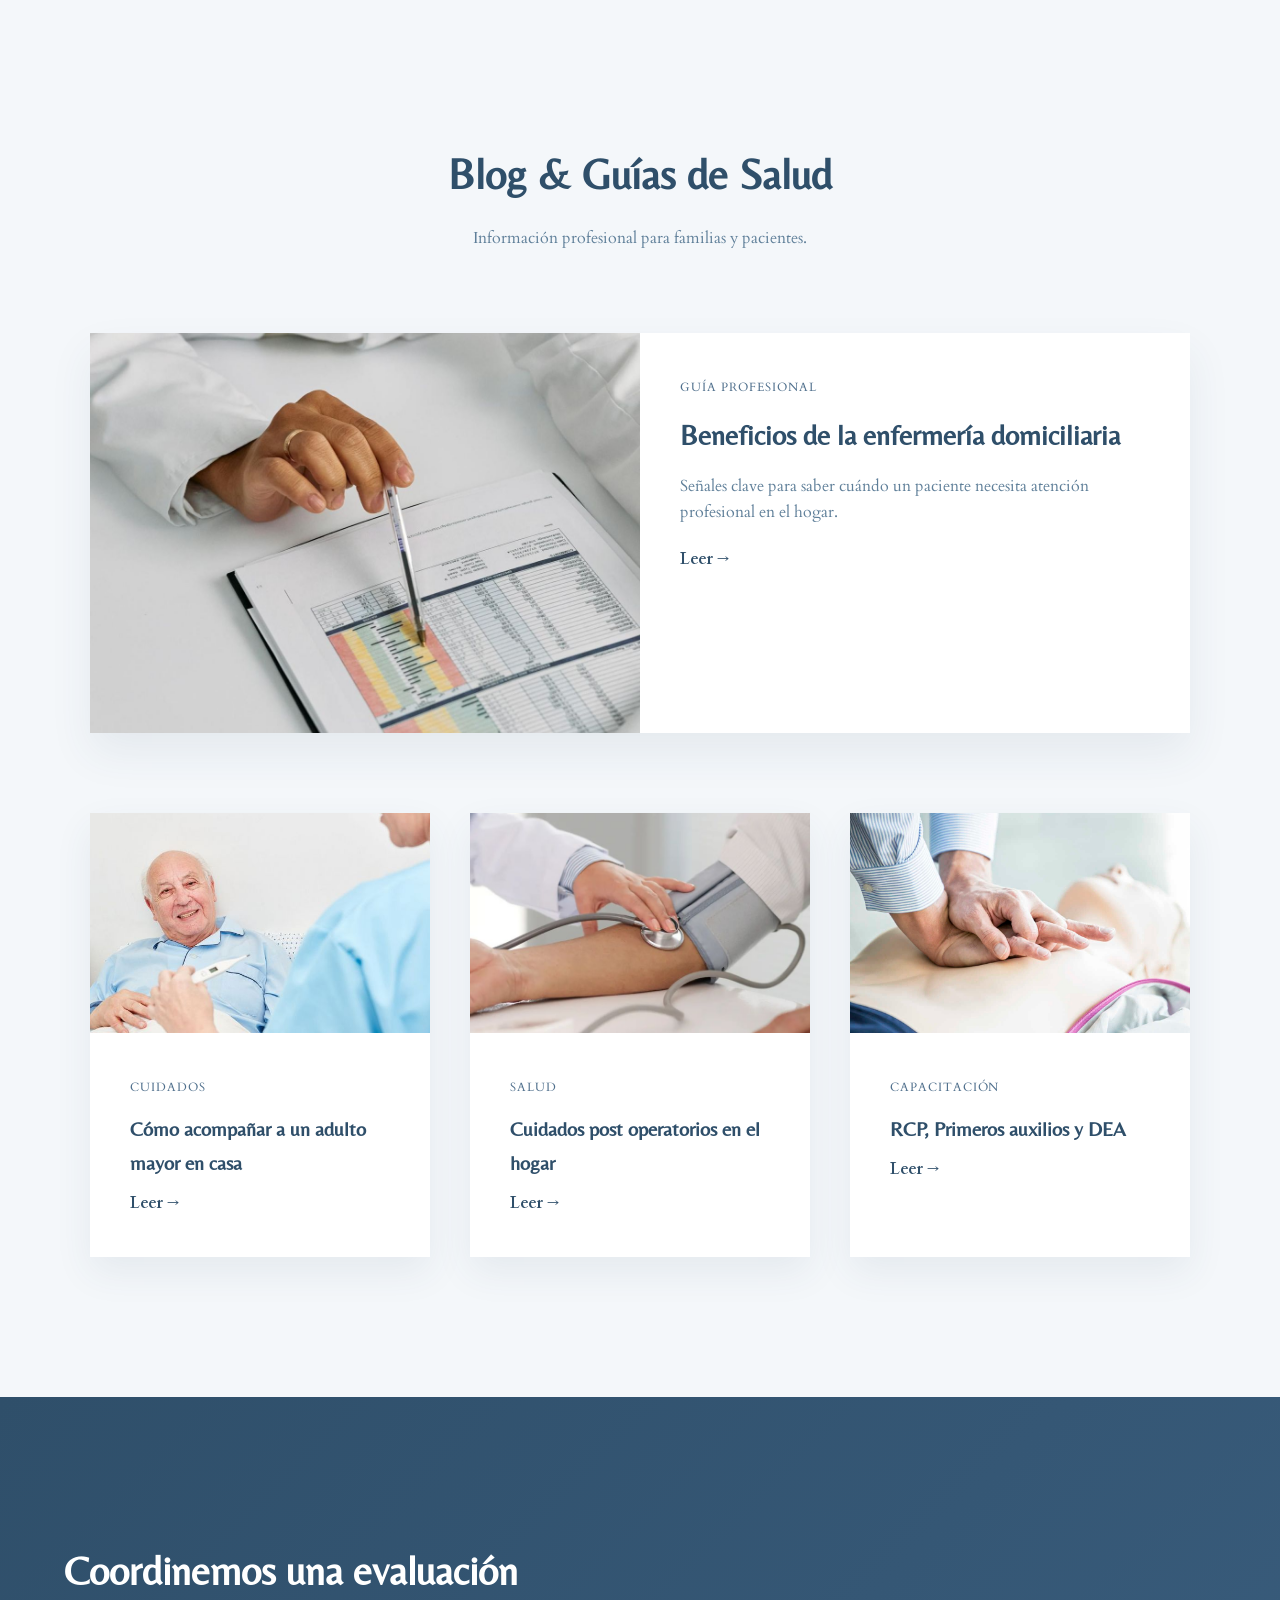
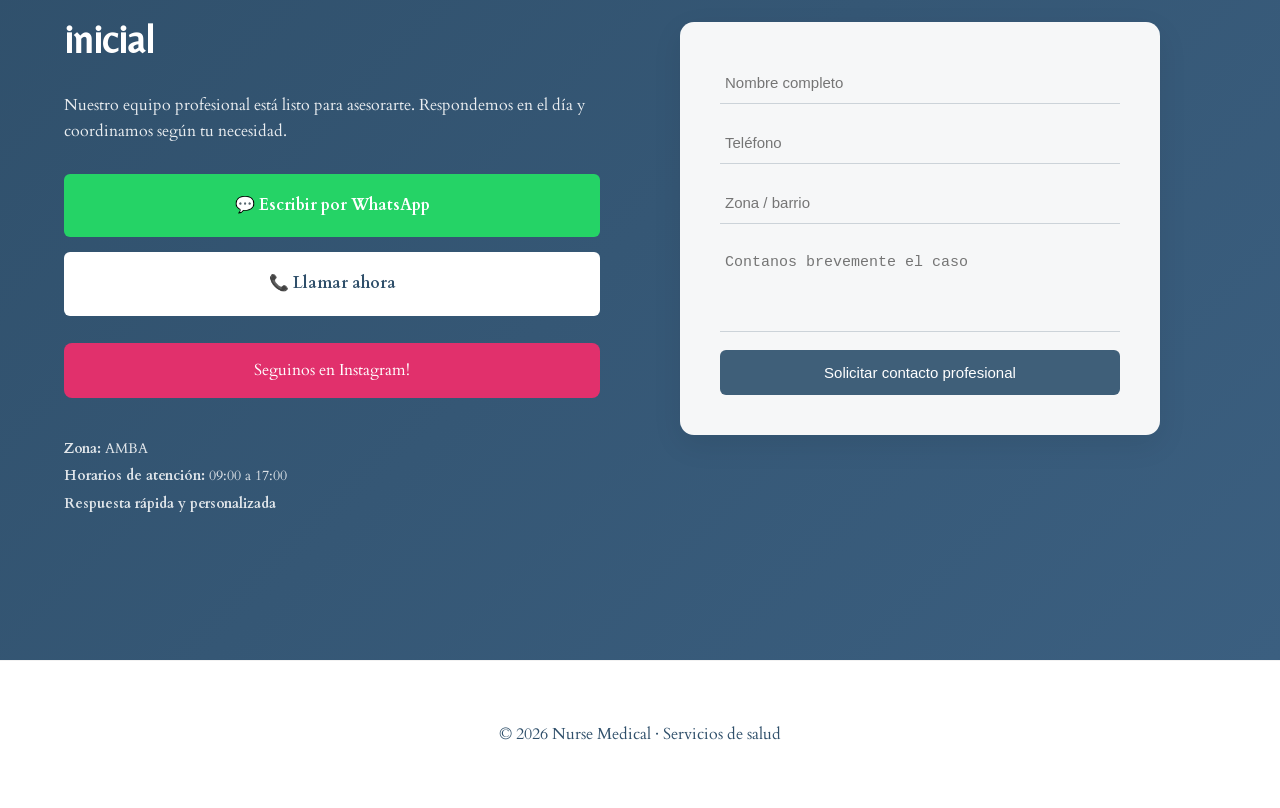
==== commit 4fe574c9: "Update index.html" ====
--- a/index.html
+++ b/index.html
@@ -3,18 +3,32 @@
 <head>
 <meta charset="UTF-8">
 <meta name="viewport" content="width=device-width, initial-scale=1.0">
-
 <title>Cuidadoras y enfermería a domicilio en Zona Sur | Nurse Medical</title>
-
 <meta name="description" content="Cuidadoras y enfermería domiciliaria en Berazategui y Zona Sur. Atención personalizada en domicilio para adultos, adultos mayores y familias.">
-
 <link rel="canonical" href="https://nursemedical.com.ar/">
-
 <meta name="robots" content="index, follow">
 <link rel="icon" type="image/png" href="icon.png">
 <link href="https://fonts.googleapis.com/css2?family=Belleza&family=Cardo:wght@400;700&display=swap" rel="stylesheet">
 <link rel="stylesheet" href="style.css">
-  <!-- Meta Pixel Code -->
+<style>
+.brand {
+  display: flex;
+  align-items: center;
+  gap: 10px;
+  font-family: "Belleza", Arial, sans-serif;
+  font-size: 22px;
+  font-weight: 600;
+  text-decoration: none;
+  color: #143657;
+}
+.brand img {
+  width: 38px;
+  height: 38px;
+  object-fit: contain;
+  border-radius: 50%;
+}
+</style>
+<!-- Meta Pixel Code -->
 <script>
 !function(f,b,e,v,n,t,s)
 {if(f.fbq)return;n=f.fbq=function(){n.callMethod?
@@ -30,21 +44,33 @@
 <noscript><img height="1" width="1" style="display:none"
 src="https://www.facebook.com/tr?id=2656053288185242&ev=PageView&noscript=1"
 /></noscript>
+<link rel="canonical" href="https://nursemedical.com.ar/">
 <!-- End Meta Pixel Code -->
-  <!-- republicar sitio -->
+<!-- republicar sitio -->
 </head>
-
 <body>
+<script>
+if (window.location.hostname === "nursemedical.github.io") {
+  const nuevaRuta = window.location.pathname.replace("/nursemedical-", "");
+  window.location.replace(
+    "https://nursemedical.com.ar" +
+    nuevaRuta +
+    window.location.search +
+    window.location.hash
+  );
+}
+</script>
 
 <header class="header">
   <div class="container nav-container">
-    <div class="logo">
-      <span>Nurse</span>
-      <span>Medical</span>
-    </div>
+    <a href="index.html" class="brand">
+      <img src="icon.png" alt="Nurse Medical">
+      <span>Nurse Medical</span>
+    </a>
+
     <div class="menu-toggle" id="menu-toggle">
-☰
-</div>
+      ☰
+    </div>
 
     <nav class="nav" id="nav">
       <a href="#home">Home</a>
@@ -62,26 +88,21 @@
 
 <!-- HERO -->
 <section class="hero" id="home">
-
   <div class="hero-image">
     <div class="hero-overlay"></div>
   </div>
-
   <div class="hero-content container">
     <span class="hero-label fade-up">
       Nurse Medical
     </span>
-
     <h1 class="hero-title fade-up delay">
       Servicios de <span>salud</span>
       <br>
       en el hogar.
     </h1>
-
     <p class="fade-up delay-2">
       Enfermería domiciliaria, cuidadores y acompañamiento terapéutico en AMBA y CABA.
     </p>
-
     <div class="hero-buttons fade-up delay-3">
       <a href="#contact" class="btn-primary">
         Contacto
@@ -91,7 +112,6 @@
       </a>
     </div>
   </div>
-
 </section>
 
 <!-- transicion -->
@@ -99,54 +119,46 @@
   <div class="container transition-content">
     <div class="transition-line"></div>
     <h2 class="transition-text fade-up">
-      Cuidar no es solo asistir, es acompañar. 
+      Cuidar no es solo asistir, es acompañar.
       Tranquilidad para vos y tu familia.
     </h2>
   </div>
 </section>
-
 
 <!-- ABOUT -->
 <section class="section about-section" id="about">
   <div class="container about-grid">
-
     <div class="about-left fade-left">
       <div class="about-line"></div>
       <div>
         <h2 class="about-title">Quiénes somos</h2>
         <p class="about-text">
-          En Nurse Medical creemos que el cuidado va más allá de la asistencia. 
-          Por eso brindamos un servicio integral de enfermería domiciliaria y acompañamiento terapéutico, 
+          En Nurse Medical creemos que el cuidado va más allá de la asistencia.
+          Por eso brindamos un servicio integral de enfermería domiciliaria y acompañamiento terapéutico,
           enfocado en la atención profesional, el respeto y la calidad humana.
           Trabajamos para mejorar la calidad de vida de las personas y acompañar a las familias en cada etapa del cuidado.
-
         </p>
       </div>
     </div>
-
     <div class="about-right">
       <div class="about-card fade-up">
         <h3>Atención personalizada</h3>
         <p>Cada paciente recibe un cuidado adaptado a sus necesidades, con seguimiento y acompañamiento cercano.</p>
       </div>
-
       <div class="about-card fade-up delay">
         <h3>Profesionales capacitados</h3>
         <p>Contamos con enfermeros, cuidadores y acompañantes terapéuticos formados y comprometidos con el bienestar de cada persona.</p>
       </div>
-
       <div class="about-card fade-up delay-2">
         <h3>Confianza</h3>
         <p>Brindamos atención con empatía, respeto y responsabilidad, priorizando la calidad de vida del paciente y su familia.</p>
       </div>
     </div>
-
   </div>
 </section>
 
 <!-- SERVICES INTERACTIVE -->
 <section class="services-section" id="services">
-
   <div class="container">
     <h2 class="services-title">Servicios</h2>
   </div>
@@ -169,13 +181,13 @@
       <p>Enema evacuante.</p>
       <p>Electrocardiograma.</p>
       <p style="margin-top:18px;">
-  <a
-    href="enfermeria-zona-sur.html"
-    style="color:#143657; font-weight:700; text-decoration:none; border-bottom:1px solid #143657; padding-bottom:3px;"
-  >
-    Ver cobertura de enfermería a domicilio en Zona Sur →
-  </a>
-</p>
+        <a
+          href="enfermeria-zona-sur.html"
+          style="color:#143657; font-weight:700; text-decoration:none; border-bottom:1px solid #143657; padding-bottom:3px;"
+        >
+          Ver cobertura de enfermería a domicilio en Zona Sur →
+        </a>
+      </p>
     </div>
   </div>
 
@@ -195,13 +207,13 @@
       <p>Estimulación cognitiva.</p>
       <p>Supervisión general del bienestar.</p>
       <p style="margin-top:18px;">
-  <a
-    href="cuidadoras-zona-sur.html"
-    style="color:#143657; font-weight:700; text-decoration:none; border-bottom:1px solid #143657; padding-bottom:3px;"
-  >
-    Ver cobertura de cuidadoras en Zona Sur →
-  </a>
-</p>
+        <a
+          href="cuidadoras-zona-sur.html"
+          style="color:#143657; font-weight:700; text-decoration:none; border-bottom:1px solid #143657; padding-bottom:3px;"
+        >
+          Ver cobertura de cuidadoras en Zona Sur →
+        </a>
+      </p>
     </div>
   </div>
 
@@ -235,7 +247,7 @@
   </div>
 
   <!-- Servicio 5 -->
-   <div class="service-block fade-up">
+  <div class="service-block fade-up">
     <div class="service-image"
       style="background-image: url('images/enfermeriaeventos.jpg');">
       <div class="service-overlay"></div>
@@ -245,14 +257,11 @@
       <p>Brindamos cobertura de enfermería para eventos sociales, corporativos, deportivos e institucionales. Nuestro equipo acompaña de manera preventiva, realiza controles básicos y brinda una primera respuesta ante cualquier situación de salud, para que organizadores e invitados puedan disfrutar con mayor tranquilidad y seguridad.</p>
     </div>
   </div>
-  
 </section>
 
 <!-- BLOG -->
 <section class="blog-section" id="blog">
-
   <div class="container">
-
     <h2 class="blog-title">Blog & Guías de Salud</h2>
     <p class="blog-subtitle">
       Información profesional para familias y pacientes.
@@ -260,25 +269,21 @@
 
     <!-- DESTACADO -->
     <article class="blog-feature fade-up">
-
       <div class="blog-image"
         style="background-image: url('images/img3.jpg');">
       </div>
-
       <div class="blog-content">
         <span class="blog-category">Guía profesional</span>
         <h3>Beneficios de la enfermería domiciliaria</h3>
         <p>
           Señales clave para saber cuándo un paciente necesita atención profesional en el hogar.
         </p>
-       <a href="blog/articulo1.html" class="blog-link">Leer → </a>
-      </div>
-
+        <a href="blog/articulo1.html" class="blog-link">Leer → </a>
+      </div>
     </article>
 
     <!-- GRID INFERIOR -->
     <div class="blog-cards">
-
       <article class="blog-card fade-up">
         <div class="blog-image"
           style="background-image: url('images/img7.jpg');">
@@ -311,21 +316,15 @@
           <a href="blog/articulo4.html" class="blog-link">Leer →</a>
         </div>
       </article>
-
-    </div>
-
-  </div>
-
+    </div>
+  </div>
 </section>
 
 <!-- CONTACT -->
 <section class="contact-section" id="contact">
-
   <div class="contact-container">
-
     <!-- LADO IZQUIERDO -->
     <div class="contact-info fade-up">
-
       <h2>Coordinemos una evaluación inicial</h2>
       <p>
         Nuestro equipo profesional está listo para asesorarte.
@@ -333,20 +332,15 @@
       </p>
 
       <div class="contact-options">
-
         <a href="https://wa.me/5491135798229" target="_blank" class="contact-btn whatsapp">
           💬 Escribir por WhatsApp
         </a>
-
         <a href="tel:+5491135798229" class="contact-btn phone">
           📞 Llamar ahora
         </a>
-
         <a href="https://instagram.com/nursemedical.ar" target="_blank" class="btn instagram">
-Seguinos en Instagram!
-</a>
-    </a>
-
+          Seguinos en Instagram!
+        </a>
       </div>
 
       <div class="contact-details">
@@ -354,34 +348,27 @@
         <p><strong>Horarios de atención:</strong> 09:00 a 17:00</p>
         <p><strong>Respuesta rápida y personalizada</strong></p>
       </div>
-
     </div>
 
     <!-- LADO DERECHO -->
     <div class="contact-form">
-
-<form id="contact-form" action="https://formsubmit.co/nursemedical.salud@gmail.com" method="POST">
-
-<input type="text" name="nombre" placeholder="Nombre completo" required>
-<input type="tel" name="telefono" placeholder="Teléfono" required>
-<input type="text" name="zona" placeholder="Zona / barrio">
-<textarea name="mensaje" placeholder="Contanos brevemente el caso"></textarea>
-
-<button type="submit">Solicitar contacto profesional</button>
-
-<input type="hidden" name="_subject" value="Nuevo contacto Nurse Medical">
-<input type="hidden" name="_captcha" value="false">
-<input type="hidden" name="_template" value="table">
-
-</form>
-
-<div id="mensaje-exito" class="mensaje-exito">
-  <h3>¡Muchas gracias!</h3>
-  <p>Recibimos tu mensaje. En breve estaremos contactándote para asesorarte.</p>
-</div>
-
-</div>
-
+      <form id="contact-form" action="https://formsubmit.co/nursemedical.salud@gmail.com" method="POST">
+        <input type="text" name="nombre" placeholder="Nombre completo" required>
+        <input type="tel" name="telefono" placeholder="Teléfono" required>
+        <input type="text" name="zona" placeholder="Zona / barrio">
+        <textarea name="mensaje" placeholder="Contanos brevemente el caso"></textarea>
+        <button type="submit">Solicitar contacto profesional</button>
+        <input type="hidden" name="_subject" value="Nuevo contacto Nurse Medical">
+        <input type="hidden" name="_captcha" value="false">
+        <input type="hidden" name="_template" value="table">
+      </form>
+
+      <div id="mensaje-exito" class="mensaje-exito">
+        <h3>¡Muchas gracias!</h3>
+        <p>Recibimos tu mensaje. En breve estaremos contactándote para asesorarte.</p>
+      </div>
+    </div>
+  </div>
 </section>
 
 <footer class="footer">
@@ -391,29 +378,22 @@
 </footer>
 
 <script src="script.js"></script>
-
 <script>
-
-const form = document.getElementById("contact-form");
-const mensaje = document.getElementById("mensaje-exito");
-
-form.addEventListener("submit", function(e){
-
-e.preventDefault(); // evita que redirija a FormSubmit
-
-fetch(form.action,{
-method:"POST",
-body:new FormData(form)
-})
-.then(() => {
-
-form.style.display="none"; // oculta el formulario
-mensaje.style.display="block"; // muestra mensaje
-
-});
-
-});
-
+  const form = document.getElementById("contact-form");
+  const mensaje = document.getElementById("mensaje-exito");
+
+  form.addEventListener("submit", function(e){
+    e.preventDefault(); // evita que redirija a FormSubmit
+
+    fetch(form.action,{
+      method:"POST",
+      body:new FormData(form)
+    })
+    .then(() => {
+      form.style.display="none"; // oculta el formulario
+      mensaje.style.display="block"; // muestra mensaje
+    });
+  });
 </script>
 
 </body>
